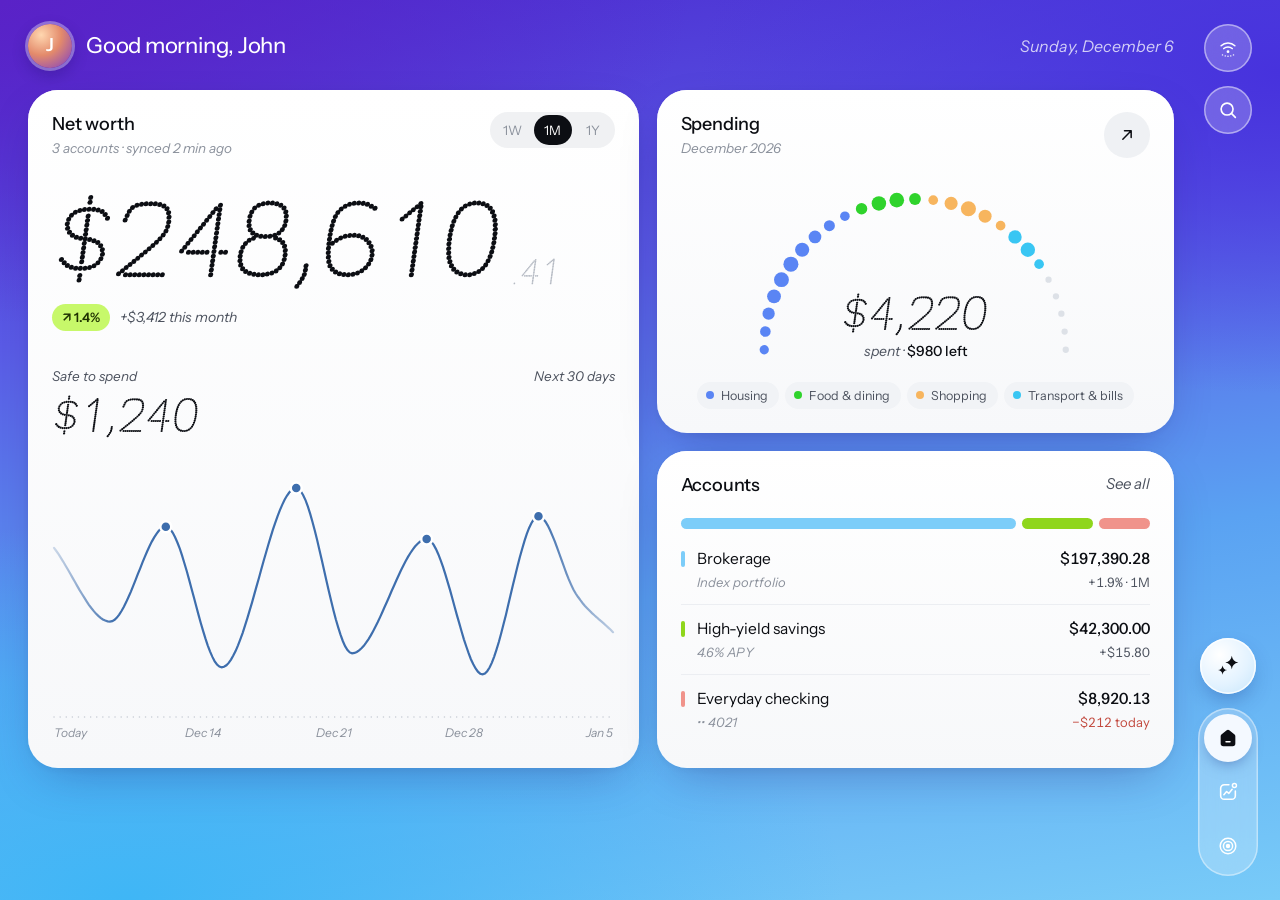
==== index.html @ 05cdb1b0 "Build Fintev responsive AI finance dashboard for GitHub Pages Static HTML/CSS/JS app (no build step)" ====
<!doctype html>
<html lang="en">
<head>
  <meta charset="utf-8">
  <meta name="viewport" content="width=device-width, initial-scale=1, viewport-fit=cover">
  <title>Fintev — Personal AI Finance</title>
  <meta name="description" content="Fintev is a personal AI finance system that tracks your net worth, spending, accounts and goals — and answers money questions over your own data.">
  <meta name="theme-color" content="#4a2bd2">
  <meta property="og:title" content="Fintev — Personal AI Finance">
  <meta property="og:description" content="Track wealth and assets, see what is safe to spend, and plan with an on-device AI.">
  <meta property="og:type" content="website">
  <link rel="icon" href="assets/favicon.svg" type="image/svg+xml">
  <link rel="manifest" href="manifest.webmanifest">
  <link rel="preconnect" href="https://fonts.googleapis.com">
  <link rel="preconnect" href="https://fonts.gstatic.com" crossorigin>
  <link href="https://fonts.googleapis.com/css2?family=Instrument+Sans:ital,wght@0,400..700;1,400..600&display=swap" rel="stylesheet">
  <link rel="stylesheet" href="assets/css/styles.css">
  <script type="module" src="assets/js/app.js"></script>
</head>
<body>
  <a class="skip-link" href="#main">Skip to content</a>

  <svg width="0" height="0" style="position:absolute" aria-hidden="true">
    <defs>
      <symbol id="i-sparkle" viewBox="0 0 24 24"><path d="M15.5 2.5c.5 3.6 2.4 5.6 6 6.2-3.6.6-5.5 2.6-6 6.2-.5-3.6-2.4-5.6-6-6.2 3.6-.6 5.5-2.6 6-6.2Z"/><path d="M7 11.5c.35 2.5 1.7 3.9 4.2 4.3-2.5.4-3.85 1.8-4.2 4.3-.35-2.5-1.7-3.9-4.2-4.3 2.5-.4 3.85-1.8 4.2-4.3Z"/></symbol>
      <symbol id="i-home" viewBox="0 0 24 24"><path d="M10.6 3.6a2.2 2.2 0 0 1 2.8 0l5.8 4.7c.5.4.8 1 .8 1.7V18a3 3 0 0 1-3 3H7a3 3 0 0 1-3-3v-8c0-.7.3-1.3.8-1.7l5.8-4.7Z"/><rect x="9" y="15.2" width="6" height="1.8" rx=".9" fill="var(--icon-cut,#fff)"/></symbol>
      <symbol id="i-chart" viewBox="0 0 24 24"><path fill="none" stroke="currentColor" stroke-width="1.7" stroke-linecap="round" stroke-linejoin="round" d="M13 4H8a4 4 0 0 0-4 4v8a4 4 0 0 0 4 4h8a4 4 0 0 0 4-4v-5"/><path fill="none" stroke="currentColor" stroke-width="1.7" stroke-linecap="round" stroke-linejoin="round" d="m7.5 15 3-3.5 2.5 2 3.5-4.5"/><circle cx="19" cy="5" r="2.2" fill="none" stroke="currentColor" stroke-width="1.6"/></symbol>
      <symbol id="i-target" viewBox="0 0 24 24"><g fill="none" stroke="currentColor" stroke-width="1.6"><circle cx="12" cy="12" r="8.5"/><circle cx="12" cy="12" r="5"/><circle cx="12" cy="12" r="1.6" fill="currentColor"/></g></symbol>
      <symbol id="i-search" viewBox="0 0 24 24"><g fill="none" stroke="currentColor" stroke-width="1.8" stroke-linecap="round"><circle cx="11" cy="11" r="6.5"/><path d="m16 16 4 4"/></g></symbol>
      <symbol id="i-sync" viewBox="0 0 24 24"><g fill="none" stroke="currentColor" stroke-width="1.7" stroke-linecap="round"><path d="M4.5 9.5a11 11 0 0 1 15 0"/><path d="M7.4 12.6a6.8 6.8 0 0 1 9.2 0"/></g><circle cx="12" cy="16" r="1.5" fill="currentColor"/><g fill="currentColor"><circle cx="6" cy="19.5" r=".8"/><circle cx="9" cy="20.6" r=".8"/><circle cx="12" cy="21" r=".8"/><circle cx="15" cy="20.6" r=".8"/><circle cx="18" cy="19.5" r=".8"/></g></symbol>
      <symbol id="i-arrow" viewBox="0 0 24 24"><path fill="none" stroke="currentColor" stroke-width="1.8" stroke-linecap="round" stroke-linejoin="round" d="M7 17 17 7M9 7h8v8"/></symbol>
      <symbol id="i-lock" viewBox="0 0 24 24"><g fill="none" stroke="currentColor" stroke-width="1.8"><rect x="5" y="10.5" width="14" height="10" rx="2.5"/><path d="M8.5 10.5V8a3.5 3.5 0 0 1 7 0v2.5"/></g></symbol>
      <symbol id="i-check" viewBox="0 0 24 24"><path fill="none" stroke="currentColor" stroke-width="2.4" stroke-linecap="round" stroke-linejoin="round" d="m6.5 12.5 3.5 3.5 7.5-8"/></symbol>
      <symbol id="i-chevron" viewBox="0 0 24 24"><path fill="none" stroke="currentColor" stroke-width="1.8" stroke-linecap="round" stroke-linejoin="round" d="m7 10 5 5 5-5"/></symbol>
      <symbol id="i-sliders" viewBox="0 0 24 24"><g fill="none" stroke="currentColor" stroke-width="1.7" stroke-linecap="round"><rect x="4" y="5" width="16" height="6" rx="3"/><rect x="4" y="13" width="16" height="6" rx="3"/><circle cx="8" cy="8" r="1.4" fill="currentColor"/><circle cx="16" cy="16" r="1.4" fill="currentColor"/></g></symbol>
      <symbol id="i-repeat" viewBox="0 0 24 24"><g fill="none" stroke="currentColor" stroke-width="1.7" stroke-linecap="round" stroke-linejoin="round"><path d="M4 11V9a3 3 0 0 1 3-3h11m-3-3 3 3-3 3"/><path d="M20 13v2a3 3 0 0 1-3 3H6m3 3-3-3 3-3"/></g></symbol>
      <symbol id="i-close" viewBox="0 0 24 24"><path fill="none" stroke="currentColor" stroke-width="1.8" stroke-linecap="round" d="m6 6 12 12M18 6 6 18"/></symbol>
    </defs>
  </svg>

  <div class="app">
    <header class="topbar">
      <div class="who">
        <span class="avatar" aria-hidden="true">J</span>
        <p class="greeting" id="greeting">Good morning, John</p>
      </div>
      <p class="today" id="today"></p>
      <div class="topbar-actions">
        <button class="icon-btn glass sync-btn" type="button" aria-label="Sync accounts"><svg><use href="#i-sync"/></svg></button>
        <button class="icon-btn glass search-btn" type="button" aria-label="Search"><svg><use href="#i-search"/></svg></button>
      </div>
    </header>

    <main id="main" class="views" tabindex="-1">
      <!-- HOME -->
      <section class="view view-home" data-view="home" aria-labelledby="h-home">
        <h1 class="sr-only" id="h-home">Overview</h1>

        <article class="card card-networth" aria-labelledby="nw-title">
          <div class="card-head">
            <div>
              <h2 class="card-title" id="nw-title">Net worth</h2>
              <p class="card-sub" id="nw-sub">3 accounts · synced 2 min ago</p>
            </div>
            <div class="segmented" role="radiogroup" aria-label="Change period">
              <button type="button" role="radio" aria-checked="false" data-range="1W">1W</button>
              <button type="button" role="radio" aria-checked="true" data-range="1M">1M</button>
              <button type="button" role="radio" aria-checked="false" data-range="1Y">1Y</button>
            </div>
          </div>
          <div class="nw-amount">
            <span class="dm" id="nw-value"></span><span class="dm dm-cents" id="nw-cents"></span>
          </div>
          <p class="nw-change"><span class="badge-up" id="nw-pct">↗ 1.4%</span> <span id="nw-delta">+$3,412 this month</span></p>

          <div class="sts">
            <div class="sts-head">
              <div>
                <p class="label">Safe to spend</p>
                <p class="dm dm-md" id="sts-value"></p>
              </div>
              <p class="label">Next 30 days</p>
            </div>
            <div class="wave" id="wave" role="img" aria-label="Safe-to-spend forecast for the next 30 days"></div>
          </div>
        </article>

        <article class="card card-spending" aria-labelledby="sp-title">
          <div class="card-head">
            <div>
              <h2 class="card-title" id="sp-title">Spending</h2>
              <p class="card-sub" id="sp-month">November 2026</p>
            </div>
            <a class="round-btn" href="#insights" aria-label="Open spending insights"><svg><use href="#i-arrow"/></svg></a>
          </div>
          <div class="gauge">
            <svg class="gauge-svg" id="gauge" viewBox="0 0 320 172" aria-hidden="true"></svg>
            <div class="gauge-center">
              <p class="dm dm-md" id="sp-value"></p>
              <p class="gauge-sub" id="sp-sub">spent · <strong>$980 left</strong></p>
            </div>
          </div>
          <ul class="legend" id="sp-legend"></ul>
        </article>

        <article class="card card-accounts" aria-labelledby="ac-title">
          <div class="card-head">
            <h2 class="card-title" id="ac-title">Accounts</h2>
            <a class="link-sub" href="#insights">See all</a>
          </div>
          <div class="alloc" id="alloc" role="img"></div>
          <ul class="acct-list" id="acct-list"></ul>
        </article>
      </section>

      <!-- ASK -->
      <section class="view view-ask" data-view="ask" aria-labelledby="h-ask" hidden>
        <div class="chat">
          <div class="chat-head">
            <h1 id="h-ask">Ask Fintev</h1>
            <p><svg class="i-xs"><use href="#i-lock"/></svg> Private · on-device</p>
          </div>
          <div class="chat-log" id="chat-log" aria-live="polite">
            <div class="msg msg-user">Can I afford Lisbon in March without touching my emergency fund?</div>
            <div class="msg-ai" id="first-answer">
              <button class="ai-who" type="button" aria-expanded="true" aria-controls="steps">
                <span class="ai-avatar"><svg><use href="#i-sparkle"/></svg></span>
                <span><strong>Fintev</strong><small>Reasoned over your data · 4s <svg class="i-xs chev"><use href="#i-chevron"/></svg></small></span>
              </button>
              <ol class="steps" id="steps">
                <li data-step="0"><span class="step-ico"></span><span>Read 3 linked accounts</span><b>$248.6k</b></li>
                <li data-step="1"><span class="step-ico"></span><span>Scanned 214 transactions</span><b>Oct – Mar</b></li>
                <li data-step="2"><span class="step-ico"></span><span>Found 2 unused subscriptions</span><b>$41/mo</b></li>
                <li data-step="3"><span class="step-ico"></span><span>Simulated 3 savings plans</span><b>Best $180/mo</b></li>
              </ol>
              <div class="answer" id="answer">
                <p class="answer-lead">Yes. Set aside <span id="ans-amt">$180</span> a month <sup class="fn" tabindex="0" title="Auto-transfer from Everyday checking on the 15th">1</sup> and you’ll reach $2,840 <span id="ans-when">by February</span>. <sup class="fn" tabindex="0" title="Projection assumes no change to income">2</sup></p>
                <p class="answer-note">Your emergency fund stays at 6.2 months of expenses. Part of the $180 comes from two subscriptions you rarely open. <sup class="fn" tabindex="0" title="Streamly ($15.99) and CloudBox Pro ($24.99)">3</sup></p>
              </div>
            </div>
          </div>
          <form class="ask-bar" id="ask-form" autocomplete="off">
            <span class="ask-orb" aria-hidden="true"></span>
            <label class="sr-only" for="ask-input">Ask Fintev anything</label>
            <input id="ask-input" type="text" placeholder="Ask Fintev anything…" enterkeyhint="send">
            <button class="send-btn" type="submit" aria-label="Send"><svg><use href="#i-arrow"/></svg></button>
          </form>
          <div class="chips" id="chips">
            <button type="button">How much did I spend on food?</button>
            <button type="button">What’s my net worth?</button>
            <button type="button">Any subscriptions to cancel?</button>
          </div>
        </div>

        <div class="scenario">
          <div class="scenario-head">
            <p>Scenario</p>
            <h2>Lisbon, March 14</h2>
          </div>
          <div class="scenario-card">
            <div class="ring-wrap">
              <svg class="ring" id="ring" viewBox="0 0 260 260" aria-hidden="true"></svg>
              <div class="ring-center">
                <p>Trip budget</p>
                <p class="dm dm-md" id="trip-budget"></p>
                <p class="ring-sub">$2,180 saved · 77%</p>
              </div>
            </div>
            <p class="plan-status" id="plan-status">On track · reach by Feb 15</p>
            <div class="setaside">
              <div class="setaside-head">
                <label for="setaside">Monthly set-aside</label>
                <span class="dm dm-sm" id="setaside-value"></span>
              </div>
              <div class="ticks-wrap">
                <div class="ticks" id="ticks" aria-hidden="true"></div>
                <input type="range" id="setaside" min="0" max="600" step="10" value="180" aria-describedby="plan-status">
              </div>
              <div class="tick-labels" aria-hidden="true"><span>$0</span><span>$200</span><span>$400</span><span>$600</span></div>
            </div>
          </div>
          <div class="scenario-actions">
            <button class="icon-btn glass" type="button" id="btn-adjust" aria-label="Reset to recommended amount"><svg><use href="#i-sliders"/></svg></button>
            <button class="approve-btn" type="button" id="btn-approve">Approve plan</button>
            <button class="icon-btn glass" type="button" id="btn-repeat" aria-label="Compare another scenario"><svg><use href="#i-repeat"/></svg></button>
          </div>
        </div>
      </section>

      <!-- INSIGHTS -->
      <section class="view view-insights" data-view="insights" aria-labelledby="h-ins" hidden>
        <h1 class="page-title" id="h-ins">Insights</h1>
        <article class="card card-flow" aria-labelledby="cf-title">
          <div class="card-head">
            <div>
              <h2 class="card-title" id="cf-title">Cash flow</h2>
              <p class="card-sub">Last 6 months</p>
            </div>
            <ul class="key">
              <li><i style="background:var(--ink)"></i>Income</li>
              <li><i style="background:var(--cat-1)"></i>Spending</li>
            </ul>
          </div>
          <div class="flow" id="flow"></div>
          <p class="flow-foot">Average saved <strong id="flow-avg"></strong> a month</p>
        </article>
        <article class="card card-cats" aria-labelledby="ct-title">
          <div class="card-head">
            <div>
              <h2 class="card-title" id="ct-title">Where it went</h2>
              <p class="card-sub" id="ct-month">November</p>
            </div>
          </div>
          <ul class="cat-list" id="cat-list"></ul>
        </article>
        <article class="card card-accts-all" aria-labelledby="aa-title">
          <div class="card-head"><h2 class="card-title" id="aa-title">All accounts</h2></div>
          <ul class="acct-list" id="acct-list-2"></ul>
        </article>
        <article class="card card-tx" aria-labelledby="tx-title">
          <div class="card-head">
            <div>
              <h2 class="card-title" id="tx-title">Recent activity</h2>
              <p class="card-sub">Everyday checking</p>
            </div>
          </div>
          <ul class="tx-list" id="tx-list"></ul>
        </article>
      </section>

      <!-- GOALS -->
      <section class="view view-goals" data-view="goals" aria-labelledby="h-goals" hidden>
        <h1 class="page-title" id="h-goals">Goals</h1>
        <div class="goal-grid" id="goal-grid"></div>
      </section>
    </main>

    <nav class="rail" aria-label="Primary">
      <div class="rail-top">
        <button class="icon-btn glass sync-btn" type="button" aria-label="Sync accounts"><svg><use href="#i-sync"/></svg></button>
        <button class="icon-btn glass search-btn" type="button" aria-label="Search (Ctrl K)"><svg><use href="#i-search"/></svg></button>
      </div>
      <div class="rail-bottom">
        <a class="ai-btn" href="#ask" data-nav="ask" aria-label="Ask Fintev"><svg><use href="#i-sparkle"/></svg></a>
        <div class="pill">
          <span class="pill-indicator" aria-hidden="true"></span>
          <a href="#home" data-nav="home" aria-label="Overview"><svg><use href="#i-home"/></svg></a>
          <a href="#insights" data-nav="insights" aria-label="Insights"><svg><use href="#i-chart"/></svg></a>
          <a href="#goals" data-nav="goals" aria-label="Goals"><svg><use href="#i-target"/></svg></a>
        </div>
      </div>
    </nav>
  </div>

  <div class="search" id="search" hidden>
    <div class="search-backdrop" data-close></div>
    <div class="search-panel" role="dialog" aria-modal="true" aria-label="Search">
      <div class="search-field">
        <svg><use href="#i-search"/></svg>
        <input id="search-input" type="search" placeholder="Search accounts, activity, goals…" aria-controls="search-results">
        <button class="icon-btn" type="button" data-close aria-label="Close search"><svg><use href="#i-close"/></svg></button>
      </div>
      <ul class="search-results" id="search-results" role="listbox"></ul>
    </div>
  </div>

  <div class="toast" id="toast" role="status" aria-live="polite"></div>

  <noscript><p class="noscript">Fintev needs JavaScript to display your dashboard.</p></noscript>
</body>
</html>
---- assets/css/styles.css ----
/* =========================================================
   Fintev — Personal AI Finance
   ========================================================= */

:root {
  --font: "Instrument Sans", ui-sans-serif, system-ui, -apple-system, "Segoe UI", Roboto, sans-serif;

  --ink: #0c0e13;
  --ink-2: #4c525e;
  --ink-3: #8b919c;
  --line: #eceef2;
  --track: #dde1e7;
  --card: #ffffff;
  --card-2: #f7f8fa;
  --glass: rgba(255, 255, 255, 0.22);
  --glass-strong: rgba(255, 255, 255, 0.72);
  --glass-line: rgba(255, 255, 255, 0.45);

  --acc-1: #7ccdf9; /* brokerage */
  --acc-2: #8fd61c; /* savings */
  --acc-3: #f0938b; /* checking */
  --cat-1: #5a85f4; /* housing */
  --cat-2: #2fd32c; /* food */
  --cat-3: #f7b55e; /* shopping */
  --cat-4: #39c6f3; /* bills */
  --wave: #3e6ead;
  --lime: #c7f86a;
  --amber: #f7e36b;
  --warn: #ffd2cc;

  --r-card: 30px;
  --r-sm: 16px;
  --shadow: 0 1px 0 rgba(255, 255, 255, 0.8) inset, 0 18px 50px -18px rgba(30, 20, 110, 0.35), 0 2px 8px rgba(30, 30, 90, 0.06);
  --ease: cubic-bezier(0.2, 0.8, 0.2, 1);
  --spring: cubic-bezier(0.25, 1.3, 0.4, 1);

  --gutter: 28px;
  --rail-w: 64px;

  color-scheme: light;
}

*,
*::before,
*::after { box-sizing: border-box; }

html { -webkit-text-size-adjust: 100%; text-size-adjust: 100%; }

body {
  margin: 0;
  min-height: 100vh;
  min-height: 100dvh;
  font-family: var(--font);
  font-size: 15px;
  line-height: 1.4;
  color: var(--ink);
  background: #3b2bc8;
  -webkit-font-smoothing: antialiased;
  overflow-x: hidden;
}

/* Vivid app backdrop: violet top fading into sky blue */
body::before {
  content: "";
  position: fixed;
  inset: 0;
  z-index: -1;
  background:
    radial-gradient(90% 60% at 0% 0%, #5a22c7 0%, rgba(90, 34, 199, 0) 60%),
    radial-gradient(70% 55% at 100% 8%, #4732dd 0%, rgba(71, 50, 221, 0) 65%),
    radial-gradient(80% 60% at 10% 100%, #3fb6f6 0%, rgba(63, 182, 246, 0) 70%),
    linear-gradient(172deg, #4b2bd0 0%, #5a5be6 32%, #5aa2f2 64%, #78cbf8 100%);
}

body[data-view="ask"]::before {
  background:
    radial-gradient(80% 55% at 0% 0%, #6a2bd0 0%, rgba(106, 43, 208, 0) 60%),
    radial-gradient(70% 60% at 100% 30%, #c35bd8 0%, rgba(195, 91, 216, 0) 60%),
    radial-gradient(90% 60% at 0% 100%, #2fc1e8 0%, rgba(47, 193, 232, 0) 70%),
    linear-gradient(172deg, #4b2bd0 0%, #5a5be6 30%, #4b9be8 65%, #63c8ec 100%);
}

button, input { font: inherit; color: inherit; }
button { cursor: pointer; }
a { color: inherit; }
p, h1, h2, h3, ul, ol { margin: 0; }
ul, ol { padding: 0; list-style: none; }
svg { display: block; }
[hidden] { display: none !important; }

.sr-only {
  position: absolute !important;
  width: 1px; height: 1px;
  margin: -1px; padding: 0; overflow: hidden;
  clip: rect(0 0 0 0); white-space: nowrap; border: 0;
}

.skip-link {
  position: fixed; top: 10px; left: 10px; z-index: 100;
  padding: 10px 16px; border-radius: 999px;
  background: #fff; color: var(--ink); font-weight: 600; text-decoration: none;
  transform: translateY(-150%); transition: transform 0.2s var(--ease);
}
.skip-link:focus { transform: none; }

:focus-visible { outline: 2.5px solid #fff; outline-offset: 3px; border-radius: 12px; }
.card :focus-visible { outline-color: var(--cat-1); }

/* ---------- dot-matrix numerals ---------- */
.dm { display: inline-flex; align-items: flex-end; line-height: 0; color: var(--ink); }
.dm-svg { overflow: visible; }
.dm-svg.is-animated circle { animation: dot-in 0.5s var(--spring) both; transform-box: fill-box; transform-origin: center; }
@keyframes dot-in { from { opacity: 0; transform: scale(0.1); } }
.dm-md { font-size: 32px; }
.dm-sm { font-size: 22px; }

/* ---------- layout shell ---------- */
.app {
  max-width: 1500px;
  margin: 0 auto;
  min-height: 100vh;
  min-height: 100dvh;
  display: grid;
  grid-template-columns: minmax(0, 1fr) var(--rail-w);
  grid-template-rows: auto 1fr;
  column-gap: 22px;
  row-gap: 18px;
  padding: max(20px, env(safe-area-inset-top)) max(20px, env(safe-area-inset-right)) 24px max(var(--gutter), env(safe-area-inset-left));
}

.topbar {
  grid-column: 1; grid-row: 1;
  display: flex; align-items: center; justify-content: space-between; gap: 16px;
  color: #fff; min-height: 52px;
}
.who { display: flex; align-items: center; gap: 14px; min-width: 0; }
.avatar {
  width: 44px; height: 44px; flex: none;
  display: grid; place-items: center;
  border-radius: 50%;
  font-weight: 600; font-size: 18px; color: #fff;
  background: radial-gradient(circle at 30% 25%, #ffd7b0, #e38a6b 45%, #7b3cc9 100%);
  box-shadow: 0 0 0 3px rgba(255, 255, 255, 0.35), 0 6px 16px rgba(20, 10, 80, 0.3);
}
.greeting { font-size: clamp(18px, 2vw, 22px); font-weight: 450; letter-spacing: -0.01em; white-space: nowrap; overflow: hidden; text-overflow: ellipsis; }
.today { font-style: italic; opacity: 0.75; font-size: 16px; white-space: nowrap; }
.topbar-actions { display: none; gap: 10px; }

.views { grid-column: 1; grid-row: 2; min-width: 0; outline: none; }
.view { animation: view-in 0.45s var(--ease) both; }
@keyframes view-in { from { opacity: 0; transform: translateY(10px); } }

/* ---------- rail / nav ---------- */
.rail {
  grid-column: 2; grid-row: 1 / span 2;
  position: sticky; top: 20px;
  height: calc(100vh - 44px);
  height: calc(100dvh - 44px);
  display: flex; flex-direction: column; justify-content: space-between; align-items: center;
  padding-top: 4px;
}
.rail-top, .rail-bottom { display: flex; flex-direction: column; align-items: center; gap: 14px; }

.icon-btn {
  width: 48px; height: 48px; flex: none;
  display: grid; place-items: center;
  border: 0; border-radius: 50%;
  background: transparent; color: #fff;
  transition: transform 0.2s var(--ease), background 0.2s;
}
.icon-btn svg { width: 22px; height: 22px; }
.icon-btn.glass {
  background: var(--glass);
  box-shadow: inset 0 0 0 1.5px var(--glass-line);
  -webkit-backdrop-filter: blur(14px); backdrop-filter: blur(14px);
}
.icon-btn:hover { background: rgba(255, 255, 255, 0.32); }
.icon-btn:active { transform: scale(0.92); }
.sync-btn.is-syncing svg { animation: pulse 0.9s ease-in-out infinite; }
@keyframes pulse { 50% { opacity: 0.35; transform: scale(0.88); } }

.ai-btn {
  width: 56px; height: 56px;
  display: grid; place-items: center;
  border-radius: 50%;
  color: var(--ink);
  background: radial-gradient(circle at 35% 30%, #fff 0%, #e4f3ff 55%, #c5e5fb 100%);
  box-shadow: 0 10px 24px -8px rgba(20, 40, 120, 0.45), inset 0 0 0 1.5px rgba(255, 255, 255, 0.8);
  transition: transform 0.3s var(--spring);
}
.ai-btn svg { width: 26px; height: 26px; fill: currentColor; }
.ai-btn:hover { transform: scale(1.06) rotate(-8deg); }
.ai-btn[aria-current="page"] { background: radial-gradient(circle at 35% 30%, #fff, #f2e9ff 55%, #dcc9ff); }

.pill {
  position: relative;
  display: flex; flex-direction: column; gap: 6px;
  padding: 6px;
  border-radius: 999px;
  background: rgba(255, 255, 255, 0.24);
  box-shadow: inset 0 0 0 1.5px rgba(255, 255, 255, 0.4);
  -webkit-backdrop-filter: blur(16px); backdrop-filter: blur(16px);
}
.pill a {
  position: relative; z-index: 1;
  width: 48px; height: 48px;
  display: grid; place-items: center;
  border-radius: 50%;
  color: #fff;
  --icon-cut: rgba(90, 120, 230, 0.9);
  transition: color 0.25s;
}
.pill a svg { width: 22px; height: 22px; fill: currentColor; }
.pill a[aria-current="page"] { color: var(--ink); --icon-cut: #fff; }
.pill a:not([aria-current]):hover { background: rgba(255, 255, 255, 0.16); }
.pill-indicator {
  position: absolute; left: 0; top: 0;
  width: 48px; height: 48px;
  border-radius: 50%;
  background: #f4f9ff;
  box-shadow: 0 6px 16px -6px rgba(20, 40, 120, 0.5);
  transform: translate(var(--x, 6px), var(--y, 6px));
  transition: transform 0.45s var(--spring), opacity 0.2s;
}
.pill a svg[aria-hidden], .pill a svg { pointer-events: none; }

/* ---------- cards ---------- */
.card {
  position: relative;
  background: linear-gradient(180deg, var(--card) 0%, var(--card-2) 100%);
  border-radius: var(--r-card);
  padding: 22px 24px 24px;
  box-shadow: var(--shadow);
  min-width: 0;
}
.card-head { display: flex; align-items: flex-start; justify-content: space-between; gap: 12px; }
.card-title { font-size: 18px; font-weight: 500; letter-spacing: -0.01em; }
.card-sub { margin-top: 2px; font-size: 13.5px; font-style: italic; color: var(--ink-3); }
.label { font-size: 13.5px; font-style: italic; color: var(--ink-2); }
.link-sub { font-style: italic; color: var(--ink-2); text-decoration: none; font-size: 15px; }
.link-sub:hover { color: var(--ink); text-decoration: underline; text-underline-offset: 3px; }

.round-btn {
  width: 46px; height: 46px; flex: none;
  display: grid; place-items: center;
  border-radius: 50%;
  background: #eff1f4; color: var(--ink);
  transition: transform 0.25s var(--spring), background 0.2s;
}
.round-btn svg { width: 20px; height: 20px; }
.round-btn:hover { background: #e4e7ec; transform: rotate(45deg); }

.segmented {
  display: inline-flex; padding: 3px; gap: 2px;
  border-radius: 999px; background: #f0f1f3;
}
.segmented button {
  border: 0; background: transparent;
  min-width: 38px; height: 30px; padding: 0 10px;
  border-radius: 999px; font-size: 13px; color: var(--ink-3);
  transition: background 0.25s var(--ease), color 0.2s;
}
.segmented button:hover { color: var(--ink); }
.segmented button[aria-checked="true"] { background: var(--ink); color: #fff; }

/* ---------- home grid ---------- */
.view-home {
  display: grid;
  grid-template-columns: minmax(0, 1.18fr) minmax(0, 1fr);
  grid-template-areas: "nw spend" "nw acc";
  gap: 18px;
}
.card-networth { grid-area: nw; display: flex; flex-direction: column; }
.card-spending { grid-area: spend; }
.card-accounts { grid-area: acc; }

.nw-amount {
  margin-top: clamp(20px, 4vh, 44px);
  display: flex; align-items: flex-end; gap: 0.08em;
  font-size: clamp(40px, 5.6vw, 82px);
  max-width: 100%;
}
.nw-amount .dm-cents { font-size: 0.34em; color: #b5bac3; margin-bottom: 0.05em; }
.nw-change { margin-top: 14px; display: flex; align-items: center; gap: 10px; font-size: 14px; font-style: italic; color: var(--ink-2); }
.badge-up {
  display: inline-flex; align-items: center;
  padding: 4px 10px; border-radius: 999px;
  background: var(--lime); color: #1f3100;
  font-style: normal; font-weight: 600; font-size: 13px;
}

.sts { margin-top: clamp(22px, 4vh, 44px); display: flex; flex-direction: column; flex: 1; min-height: 240px; }
.sts-head { display: flex; justify-content: space-between; align-items: flex-start; }
.sts-head .dm { margin-top: 10px; }
.wave { position: relative; flex: 1; min-height: 170px; margin: 10px -6px 0; touch-action: pan-y; }
.wave svg { position: absolute; inset: 0; cursor: crosshair; overflow: visible; }
.wave-line { fill: none; stroke-width: 2.2; stroke-linecap: round; animation: draw 1.4s var(--ease) both; stroke-dasharray: 1; }
@keyframes draw { from { stroke-dashoffset: 1; } to { stroke-dashoffset: 0; } }
.wave-peak { fill: var(--wave); stroke: #fff; stroke-width: 2.5; animation: pop 0.5s var(--spring) both; animation-delay: 0.9s; transform-box: fill-box; transform-origin: center; }
@keyframes pop { from { transform: scale(0); } }
.wave-base { stroke: #c9ced6; stroke-width: 1.5; stroke-dasharray: 0.1 6; stroke-linecap: round; }
.wave-tick { font-size: 12px; fill: var(--ink-3); font-style: italic; }
.wave-cursor { transition: opacity 0.15s; pointer-events: none; }
.wave-cursor line { stroke: var(--wave); stroke-opacity: 0.25; stroke-width: 1.5; }
.wave-cursor circle { fill: #fff; stroke: var(--wave); stroke-width: 2.5; }
.wave-tip {
  position: absolute; left: 0; top: 0; pointer-events: none;
  padding: 6px 10px; border-radius: 10px;
  background: var(--ink); color: #fff; font-size: 12.5px; white-space: nowrap;
  box-shadow: 0 8px 20px rgba(0, 0, 0, 0.18);
}
.wave-tip b { font-weight: 600; }

/* spending gauge */
.gauge { position: relative; margin: 14px auto 0; max-width: 360px; }
.gauge-svg { width: 100%; height: auto; overflow: visible; }
.gauge-svg circle { transition: opacity 0.25s, transform 0.3s var(--spring); transform-box: fill-box; transform-origin: center; animation: pop 0.45s var(--spring) both; animation-delay: calc(var(--i) * 22ms); }
.gauge-svg circle[data-cat] { cursor: pointer; }
.gauge-svg circle.is-dim { opacity: 0.18; }
.gauge-center { position: absolute; left: 0; right: 0; bottom: 4px; text-align: center; display: flex; flex-direction: column; align-items: center; gap: 6px; }
.gauge-sub { font-size: 14px; color: var(--ink-2); font-style: italic; }
.gauge-sub strong { font-style: normal; font-weight: 500; color: var(--ink); }
.legend { margin-top: 16px; display: flex; flex-wrap: wrap; justify-content: center; gap: 6px; }
.legend button {
  display: inline-flex; align-items: center; gap: 7px;
  border: 0; background: #f1f3f6; border-radius: 999px;
  padding: 5px 11px 5px 9px; font-size: 12.5px; color: var(--ink-2);
  transition: background 0.2s, color 0.2s;
}
.legend i { width: 8px; height: 8px; border-radius: 50%; }
.legend li.is-active button, .legend button:hover { background: var(--ink); color: #fff; }

/* accounts */
.alloc { display: flex; gap: 6px; margin: 20px 0 6px; height: 11px; }
.alloc span { border-radius: 999px; transform-origin: left; animation: grow 0.8s var(--ease) both; }
.alloc span:nth-child(2) { animation-delay: 0.1s; }
.alloc span:nth-child(3) { animation-delay: 0.2s; }
@keyframes grow { from { transform: scaleX(0); } }

.acct-list { display: flex; flex-direction: column; }
.acct { display: grid; grid-template-columns: 4px 1fr auto; gap: 12px; align-items: start; padding: 13px 0; }
.acct + .acct { border-top: 1px solid var(--line); }
.acct-tick { width: 4px; height: 16px; border-radius: 4px; margin-top: 3px; }
.acct p { font-size: 15.5px; }
.acct small { display: block; margin-top: 3px; font-size: 13px; font-style: italic; color: var(--ink-3); }
.acct-val { text-align: right; font-variant-numeric: tabular-nums; }
.acct-val p { font-weight: 500; }
.acct-val small { font-style: normal; color: var(--ink-2); }
.acct-val small.is-down { color: #c2493e; }

/* ---------- ask ---------- */
.view-ask {
  display: grid;
  grid-template-columns: minmax(0, 1.1fr) minmax(320px, 0.9fr);
  gap: 22px;
  color: #fff;
  align-items: start;
}
.chat {
  display: flex; flex-direction: column;
  min-height: min(760px, calc(100dvh - 120px));
  padding: 22px;
  border-radius: var(--r-card);
  background: linear-gradient(160deg, rgba(40, 20, 120, 0.28), rgba(20, 60, 140, 0.18));
  box-shadow: inset 0 0 0 1.5px rgba(255, 255, 255, 0.18);
  -webkit-backdrop-filter: blur(18px); backdrop-filter: blur(18px);
}
.chat-head { text-align: center; }
.chat-head h1 { font-size: 18px; font-weight: 500; }
.chat-head p { margin-top: 2px; display: inline-flex; align-items: center; gap: 5px; font-size: 13px; opacity: 0.75; }
.i-xs { width: 13px; height: 13px; display: inline-block; vertical-align: -2px; }

.chat-log { flex: 1; overflow-y: auto; display: flex; flex-direction: column; gap: 18px; padding: 22px 2px 10px; max-height: calc(100dvh - 320px); min-height: 280px; scrollbar-width: thin; scrollbar-color: rgba(255,255,255,.3) transparent; }
.msg-user {
  align-self: flex-end; max-width: 78%;
  padding: 13px 18px; border-radius: 22px 22px 6px 22px;
  background: rgba(30, 40, 120, 0.42);
  box-shadow: inset 0 0 0 1px rgba(255, 255, 255, 0.14);
  font-size: 15.5px; line-height: 1.35;
  animation: view-in 0.35s var(--ease) both;
}
.msg-ai { display: flex; flex-direction: column; gap: 14px; animation: view-in 0.35s var(--ease) both; }
.ai-who {
  display: flex; align-items: center; gap: 12px; align-self: flex-start;
  border: 0; background: none; padding: 0; text-align: left; color: #fff;
}
.ai-who strong { display: block; font-weight: 500; font-size: 15px; }
.ai-who small { display: inline-flex; align-items: center; gap: 4px; font-size: 13px; opacity: 0.75; }
.ai-who .chev { transition: transform 0.25s var(--ease); }
.ai-who[aria-expanded="false"] .chev { transform: rotate(-90deg); }
.ai-avatar {
  width: 42px; height: 42px; flex: none;
  display: grid; place-items: center; border-radius: 50%;
  background: rgba(255, 255, 255, 0.18); box-shadow: inset 0 0 0 1px rgba(255, 255, 255, 0.3);
}
.ai-avatar svg { width: 20px; height: 20px; fill: #fff; }

.steps {
  display: flex; flex-direction: column; gap: 4px;
  padding: 12px 16px; border-radius: 22px;
  background: rgba(25, 30, 90, 0.38);
  box-shadow: inset 0 0 0 1px rgba(255, 255, 255, 0.12);
}
.steps li {
  display: grid; grid-template-columns: 20px 1fr auto; align-items: center; gap: 12px;
  padding: 8px 0; font-size: 14.5px;
  opacity: 0.45; transition: opacity 0.3s;
}
.steps li b { font-weight: 500; font-variant-numeric: tabular-nums; opacity: 0; transition: opacity 0.3s; }
.steps li.is-running, .steps li.is-done { opacity: 1; }
.steps li.is-done b { opacity: 1; }
.step-ico { width: 18px; height: 18px; border-radius: 50%; box-shadow: inset 0 0 0 1.5px rgba(255, 255, 255, 0.5); position: relative; }
.is-running .step-ico { box-shadow: none; border: 2px dotted rgba(255, 255, 255, 0.9); animation: spin 1s linear infinite; }
.is-done .step-ico { background: #fff; box-shadow: none; }
.is-done .step-ico::after {
  content: ""; position: absolute; inset: 4px 3.5px 4.5px;
  border: solid #2f3ea8; border-width: 0 0 2px 2px; transform: rotate(-45deg) translate(1px, -1px);
}
@keyframes spin { to { transform: rotate(360deg); } }

.answer { opacity: 0; transform: translateY(6px); transition: opacity 0.5s var(--ease), transform 0.5s var(--ease); }
.answer.is-in { opacity: 1; transform: none; }
.answer-lead { font-size: clamp(17px, 1.6vw, 20px); line-height: 1.4; font-weight: 450; letter-spacing: -0.01em; }
.answer-note { margin-top: 10px; font-size: 14px; opacity: 0.85; line-height: 1.5; }
.fn {
  display: inline-grid; place-items: center;
  width: 17px; height: 17px; border-radius: 50%;
  background: rgba(255, 255, 255, 0.22); font-size: 10.5px; font-weight: 600;
  vertical-align: 3px; cursor: help;
}
.msg-ai-simple .answer-lead { font-size: 16px; }
.typing { display: flex; gap: 5px; padding: 6px 0; }
.typing span { width: 7px; height: 7px; border-radius: 50%; background: #fff; animation: blink 1s infinite; }
.typing span:nth-child(2) { animation-delay: 0.15s; }
.typing span:nth-child(3) { animation-delay: 0.3s; }
@keyframes blink { 50% { opacity: 0.25; transform: translateY(-2px); } }

.ask-bar {
  margin-top: 12px;
  display: flex; align-items: center; gap: 10px;
  padding: 6px 6px 6px 10px; border-radius: 999px;
  background: rgba(20, 30, 90, 0.35);
  box-shadow: inset 0 0 0 1.5px rgba(255, 255, 255, 0.22);
}
.ask-bar:focus-within { box-shadow: inset 0 0 0 1.5px rgba(255, 255, 255, 0.7); }
.ask-orb {
  width: 34px; height: 34px; flex: none; border-radius: 50%;
  background: radial-gradient(circle, #fff 1.3px, transparent 1.6px) 0 0 / 6px 6px;
  -webkit-mask: radial-gradient(circle, #000 55%, transparent 72%); mask: radial-gradient(circle, #000 55%, transparent 72%);
  opacity: 0.9; animation: spin 14s linear infinite;
}
.ask-bar input { flex: 1; min-width: 0; border: 0; background: none; outline: none; font-size: 15px; color: #fff; }
.ask-bar input::placeholder { color: rgba(255, 255, 255, 0.7); }
.send-btn {
  width: 44px; height: 44px; flex: none; border: 0; border-radius: 50%;
  display: grid; place-items: center; background: #fff; color: var(--ink);
  transition: transform 0.25s var(--spring);
}
.send-btn svg { width: 20px; height: 20px; }
.send-btn:hover { transform: rotate(45deg); }
.chips { display: flex; flex-wrap: wrap; gap: 8px; margin-top: 12px; }
.chips button {
  border: 0; border-radius: 999px; padding: 7px 13px; font-size: 13px;
  background: rgba(255, 255, 255, 0.16); box-shadow: inset 0 0 0 1px rgba(255, 255, 255, 0.25);
  transition: background 0.2s;
}
.chips button:hover { background: rgba(255, 255, 255, 0.3); }

.scenario { display: flex; flex-direction: column; gap: 14px; }
.scenario-head p { font-size: 14px; opacity: 0.8; }
.scenario-head h2 { font-size: 22px; font-weight: 500; letter-spacing: -0.01em; }
.scenario-card {
  position: relative; overflow: hidden;
  border-radius: 34px; padding: 22px 22px 20px;
  background:
    radial-gradient(90% 60% at 50% 0%, rgba(120, 70, 220, 0.9), rgba(120, 70, 220, 0) 70%),
    radial-gradient(90% 70% at 50% 100%, rgba(240, 110, 200, 0.95), rgba(240, 110, 200, 0) 75%),
    linear-gradient(180deg, #6b4fd6 0%, #a65fd6 55%, #ee7cc6 100%);
  box-shadow: inset 0 0 0 1.5px rgba(255, 255, 255, 0.35), 0 30px 60px -30px rgba(80, 20, 120, 0.6);
}
.scenario-card::before {
  content: ""; position: absolute; inset: 0; pointer-events: none;
  background: linear-gradient(180deg, rgba(255, 255, 255, 0.18), rgba(255, 255, 255, 0) 40%);
}
.ring-wrap { position: relative; width: min(100%, 300px); margin: 0 auto; aspect-ratio: 1; }
.ring { width: 100%; height: 100%; overflow: visible; }
.ring-track { fill: none; stroke: rgba(255, 255, 255, 0.55); stroke-width: 2; stroke-dasharray: 0.1 6; stroke-linecap: round; }
.ring-solid { fill: none; stroke: #fff; stroke-width: 2.6; stroke-linecap: round; }
.ring-proj { fill: none; stroke: var(--amber); stroke-width: 3; stroke-linecap: round; opacity: 0.95; }
.ring-arrow { fill: none; stroke: #fff; stroke-width: 2.4; stroke-linecap: round; stroke-linejoin: round; }
.ring-start { fill: #fff; stroke: rgba(120, 60, 200, 0.6); stroke-width: 3; }
.ring-mark { fill: #fff; }
.ring-label { fill: #fff; font-size: 12.5px; font-style: italic; opacity: 0.9; }
.ring-center { position: absolute; inset: 0; display: flex; flex-direction: column; align-items: center; justify-content: center; gap: 6px; text-align: center; }
.ring-center p:first-child { font-size: 14px; opacity: 0.85; }
.ring-center .dm { color: #fff; font-size: 34px; }
.ring-sub { font-size: 13px; opacity: 0.85; }
.plan-status {
  margin: 4px auto 0; width: fit-content;
  padding: 6px 12px; border-radius: 999px;
  background: rgba(255, 255, 255, 0.2); font-size: 13px; font-weight: 500;
}
.plan-status.is-warn { background: rgba(80, 10, 40, 0.35); color: var(--warn); }

.setaside { margin-top: 18px; padding: 16px 16px 12px; border-radius: 22px; background: rgba(255, 255, 255, 0.14); box-shadow: inset 0 0 0 1px rgba(255, 255, 255, 0.25); }
.setaside-head { display: flex; justify-content: space-between; align-items: center; }
.setaside-head label { font-size: 14px; }
.setaside-head .dm { color: #fff; }
.ticks-wrap { position: relative; margin-top: 14px; height: 30px; border-radius: 8px; }
.ticks-wrap:focus-within { outline: 2.5px solid #fff; outline-offset: 4px; }
.ticks { position: absolute; inset: 0; display: flex; justify-content: space-between; align-items: flex-end; }
.ticks i { width: 2px; height: 14px; border-radius: 2px; background: rgba(255, 255, 255, 0.55); transition: background 0.15s, height 0.15s; }
.ticks i.is-major { height: 22px; }
.ticks i.is-on { background: var(--amber); }
.tick-thumb {
  position: absolute; top: -6px; left: var(--val, 30%);
  width: 12px; height: 12px; margin-left: -6px; border-radius: 50%;
  background: var(--amber); box-shadow: 0 0 0 3px rgba(247, 227, 107, 0.35);
  transition: left 0.08s;
}
.ticks-wrap input {
  position: absolute; inset: -8px 0; width: 100%; height: calc(100% + 16px);
  margin: 0; opacity: 0; cursor: pointer; touch-action: none;
}
.tick-labels { display: flex; justify-content: space-between; margin-top: 8px; font-size: 12px; opacity: 0.8; }

.scenario-actions { display: flex; align-items: center; gap: 12px; }
.approve-btn {
  flex: 1; height: 56px; border: 0; border-radius: 999px;
  background: #fff; color: var(--ink); font-size: 17px; font-weight: 500;
  box-shadow: 0 14px 30px -14px rgba(20, 10, 80, 0.6);
  transition: transform 0.25s var(--spring), background 0.2s;
}
.approve-btn:hover { transform: translateY(-1px); }
.approve-btn:active { transform: scale(0.98); }
.approve-btn.is-done { background: var(--lime); }
.scenario-actions .icon-btn { width: 56px; height: 56px; }

/* ---------- insights ---------- */
.page-title { color: #fff; font-size: 26px; font-weight: 500; letter-spacing: -0.01em; margin: 0 0 4px 4px; }
.view-insights {
  display: grid;
  grid-template-columns: minmax(0, 1.2fr) minmax(0, 1fr);
  grid-template-areas: "title title" "flow cats" "tx accts";
  gap: 18px; align-items: start;
}
.view-insights .page-title { grid-area: title; }
.card-flow { grid-area: flow; }
.card-cats { grid-area: cats; }
.card-tx { grid-area: tx; }
.card-accts-all { grid-area: accts; }
.key { display: flex; gap: 14px; font-size: 13px; color: var(--ink-2); }
.key li { display: flex; align-items: center; gap: 6px; }
.key i { width: 8px; height: 8px; border-radius: 50%; }
.flow { margin-top: 18px; }
.flow svg { width: 100%; height: auto; }
.flow circle { animation: pop 0.4s var(--spring) both; animation-delay: calc(var(--k) * 18ms); transform-box: fill-box; transform-origin: center; }
.flow .in { fill: var(--ink); }
.flow .out { fill: var(--cat-1); }
.flow-col:not(.is-current) circle { opacity: 0.5; }
.flow-col:hover circle { opacity: 1; }
.flow text { font-size: 13px; fill: var(--ink-3); font-family: var(--font); font-style: italic; }
.flow-col.is-current text { fill: var(--ink); font-weight: 600; font-style: normal; }
.flow-foot { margin-top: 10px; font-size: 14px; color: var(--ink-2); }
.flow-foot strong { color: var(--ink); font-weight: 600; }

.cat-list { margin-top: 18px; display: flex; flex-direction: column; gap: 16px; }
.cat-row { display: flex; justify-content: space-between; align-items: center; font-size: 15px; }
.cat-row span:first-child { display: inline-flex; align-items: center; gap: 8px; }
.cat-row i { width: 8px; height: 8px; border-radius: 50%; }
.cat-row small, .cat-total small { color: var(--ink-3); font-size: 12.5px; margin-left: 4px; }
.bar { margin-top: 8px; height: 8px; border-radius: 999px; background: #eef0f3; overflow: hidden; }
.bar span { display: block; height: 100%; border-radius: inherit; transform-origin: left; animation: grow 0.8s var(--ease) both; }
.cat-total { display: flex; justify-content: space-between; padding-top: 14px; border-top: 1px solid var(--line); font-weight: 500; }

.tx-list { margin-top: 10px; }
.tx { display: grid; grid-template-columns: 38px 1fr auto; gap: 12px; align-items: center; padding: 11px 0; }
.tx + .tx { border-top: 1px solid var(--line); }
.tx-ico {
  width: 38px; height: 38px; border-radius: 50%;
  display: grid; place-items: center; font-weight: 600; font-size: 14px;
  color: var(--ink); background: color-mix(in srgb, var(--c) 28%, #fff);
}
.tx-name { min-width: 0; }
.tx-name p { white-space: nowrap; overflow: hidden; text-overflow: ellipsis; }
.tx-name small { font-size: 12.5px; color: var(--ink-3); font-style: italic; }
.tx-name em { color: #b4561f; font-style: normal; }
.tx-amt { font-variant-numeric: tabular-nums; font-weight: 500; }
.tx-amt.is-in { color: #3d8a0a; }

/* ---------- goals ---------- */
.goal-grid { display: grid; grid-template-columns: repeat(auto-fill, minmax(min(100%, 300px), 1fr)); gap: 18px; margin-top: 12px; }
.goal { display: flex; align-items: center; gap: 20px; }
.goal-ring { position: relative; width: 112px; flex: none; }
.goal-ring svg { width: 100%; height: auto; }
.goal-pct { position: absolute; inset: 0; display: flex; align-items: center; justify-content: center; font-size: 20px; }
.goal-body { min-width: 0; }
.goal-amt { margin-top: 10px; font-size: 14px; color: var(--ink-2); }
.goal-amt strong { color: var(--ink); font-weight: 600; }
.goal-actions { margin-top: 12px; display: flex; flex-wrap: wrap; gap: 8px; }
.chip-btn {
  display: inline-flex; align-items: center; height: 32px; padding: 0 13px;
  border: 0; border-radius: 999px; background: var(--ink); color: #fff;
  font-size: 13px; font-weight: 500; text-decoration: none;
  transition: transform 0.2s var(--spring);
}
.chip-btn:hover { transform: translateY(-1px); }
.chip-btn.ghost { background: #eef0f3; color: var(--ink); }

/* ---------- search overlay ---------- */
.search { position: fixed; inset: 0; z-index: 50; display: grid; justify-items: center; align-items: start; padding: 12vh 16px 16px; }
.search-backdrop { position: absolute; inset: 0; background: rgba(20, 12, 70, 0.4); -webkit-backdrop-filter: blur(8px); backdrop-filter: blur(8px); opacity: 0; transition: opacity 0.25s; }
.search-panel {
  position: relative; width: min(560px, 100%);
  background: #fff; border-radius: 26px; overflow: hidden;
  box-shadow: 0 30px 80px -20px rgba(10, 10, 60, 0.5);
  opacity: 0; transform: translateY(-8px) scale(0.98); transition: opacity 0.25s var(--ease), transform 0.3s var(--ease);
}
.search.is-open .search-backdrop, .search.is-open .search-panel { opacity: 1; transform: none; }
.search-field { display: flex; align-items: center; gap: 10px; padding: 8px 8px 8px 18px; border-bottom: 1px solid var(--line); }
.search-field > svg { width: 20px; height: 20px; color: var(--ink-3); flex: none; }
.search-field input { flex: 1; min-width: 0; height: 48px; border: 0; outline: none; font-size: 16px; background: none; }
.search-field .icon-btn { color: var(--ink-2); width: 40px; height: 40px; }
.search-field .icon-btn:hover { background: #f0f1f3; }
.search-results { max-height: min(56vh, 460px); overflow-y: auto; padding: 8px; }
.search-results a {
  display: flex; justify-content: space-between; align-items: center; gap: 12px;
  padding: 10px 12px; border-radius: 14px; text-decoration: none;
}
.search-results a:hover, .search-results a:focus-visible { background: #f2f4f7; outline: none; }
.search-results b { display: block; font-weight: 500; }
.search-results small { font-size: 12.5px; color: var(--ink-3); font-style: italic; }
.search-results em { font-style: normal; font-variant-numeric: tabular-nums; color: var(--ink-2); font-size: 14px; white-space: nowrap; }
.search-results .empty { padding: 18px 12px; color: var(--ink-3); }

/* ---------- toast ---------- */
.toast {
  position: fixed; left: 50%; bottom: 28px; z-index: 60;
  max-width: calc(100vw - 32px);
  padding: 12px 18px; border-radius: 999px;
  background: var(--ink); color: #fff; font-size: 14px;
  box-shadow: 0 16px 40px -10px rgba(0, 0, 0, 0.4);
  transform: translate(-50%, 140%); opacity: 0;
  transition: transform 0.4s var(--spring), opacity 0.25s;
  pointer-events: none;
}
.toast.is-on { transform: translate(-50%, 0); opacity: 1; }
.noscript { color: #fff; text-align: center; padding: 40px; }

/* =========================================================
   Responsive
   ========================================================= */

/* Large tablets / small laptops */
@media (max-width: 1100px) {
  .view-home {
    grid-template-columns: minmax(0, 1fr) minmax(0, 1fr);
    grid-template-areas: "nw nw" "spend acc";
  }
  .sts { min-height: 260px; }
  .view-insights { grid-template-columns: minmax(0, 1fr); grid-template-areas: "title" "flow" "cats" "accts" "tx"; }
  .view-ask { grid-template-columns: minmax(0, 1fr) minmax(300px, 0.85fr); }
}

/* Phones & portrait tablets: bottom navigation */
@media (max-width: 760px) {
  :root { --r-card: 26px; }
  .app {
    grid-template-columns: minmax(0, 1fr);
    padding: max(14px, env(safe-area-inset-top)) max(14px, env(safe-area-inset-right)) calc(112px + env(safe-area-inset-bottom)) max(14px, env(safe-area-inset-left));
    row-gap: 14px;
  }
  .topbar { flex-wrap: wrap; row-gap: 2px; }
  .who { flex: 1; }
  .avatar { width: 40px; height: 40px; }
  .today { order: 3; width: 100%; font-size: 13.5px; padding-left: 54px; margin-top: -10px; }
  .topbar-actions { display: flex; }
  .topbar-actions .icon-btn { width: 42px; height: 42px; }

  .rail {
    position: fixed; z-index: 40;
    left: 50%; bottom: calc(14px + env(safe-area-inset-bottom)); top: auto;
    height: auto; padding: 0;
    transform: translateX(-50%);
  }
  .rail-top { display: none; }
  .rail-bottom { flex-direction: row; gap: 10px; }
  .pill { flex-direction: row; background: rgba(40, 40, 120, 0.55); box-shadow: inset 0 0 0 1.5px rgba(255,255,255,.35), 0 12px 30px -10px rgba(20, 20, 90, 0.55); -webkit-backdrop-filter: blur(20px) saturate(1.4); backdrop-filter: blur(20px) saturate(1.4); }
  .ai-btn { width: 60px; height: 60px; }

  .view-home { grid-template-columns: minmax(0, 1fr); grid-template-areas: "nw" "spend" "acc"; gap: 14px; }
  .card { padding: 18px 18px 20px; }
  .nw-amount { font-size: clamp(34px, 11.5vw, 60px); margin-top: 22px; }
  .sts { min-height: 220px; margin-top: 26px; }
  .dm-md { font-size: 28px; }

  .view-ask { grid-template-columns: minmax(0, 1fr); gap: 18px; }
  .chat { min-height: 0; padding: 16px; }
  .chat-log { max-height: none; overflow: visible; min-height: 0; }
  .msg-user { max-width: 90%; }
  .scenario-head { padding: 0 4px; }

  .view-insights { gap: 14px; }
  .goal { gap: 14px; }
  .goal-ring { width: 96px; }
  .toast { bottom: calc(96px + env(safe-area-inset-bottom)); }
}

@media (max-width: 380px) {
  .card-head { flex-wrap: wrap; }
  .segmented button { min-width: 32px; padding: 0 8px; }
  .acct p { font-size: 14.5px; }
  .pill a { width: 44px; height: 44px; }
  .pill-indicator { width: 44px; height: 44px; }
}

/* Short desktop windows: keep the rail usable */
@media (min-width: 761px) and (max-height: 560px) {
  .rail { position: static; height: auto; gap: 18px; justify-content: flex-start; }
}

@media (hover: none) {
  .ai-btn:hover, .round-btn:hover, .send-btn:hover { transform: none; }
}

@media (prefers-reduced-motion: reduce) {
  *, *::before, *::after { animation-delay: 0s !important; animation-duration: 0.01ms !important; animation-iteration-count: 1 !important; transition-duration: 0.01ms !important; }
}
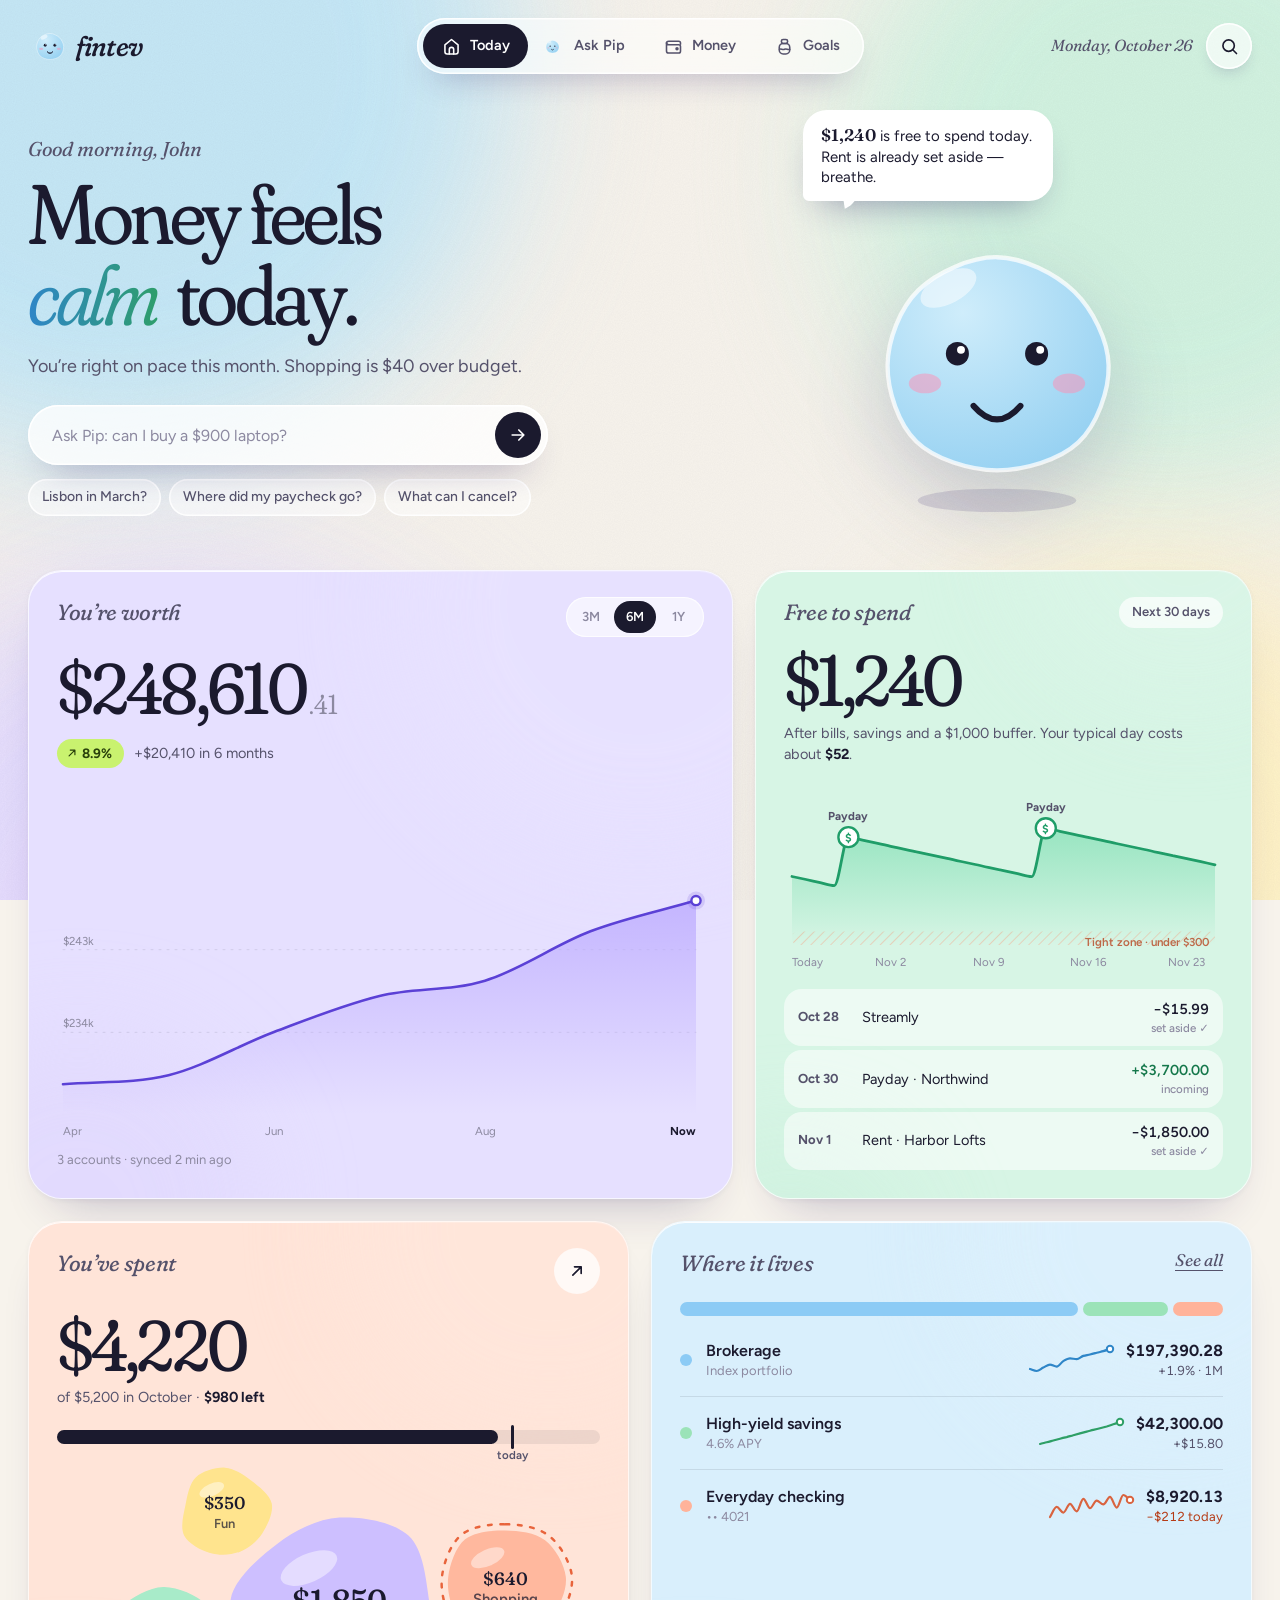
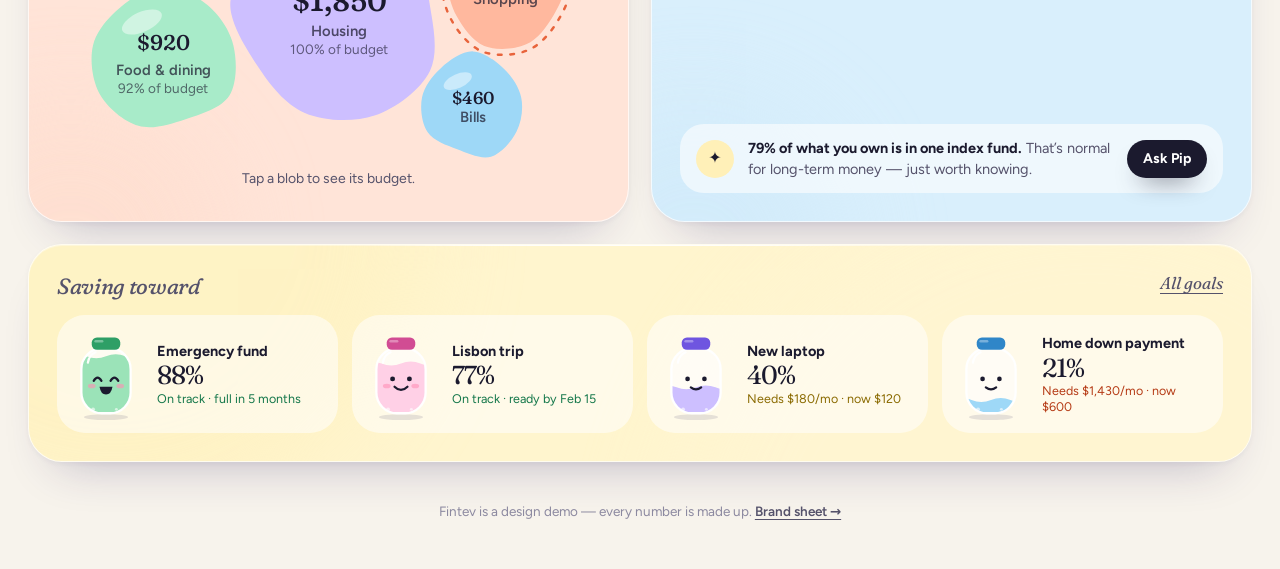
==== commit 1f768663: "Redesign Fintev with an original identity: Pip mascot, mood system, visual AI answers - Replace the " ====
--- a/index.html
+++ b/index.html
@@ -3,269 +3,235 @@
 <head>
   <meta charset="utf-8">
   <meta name="viewport" content="width=device-width, initial-scale=1, viewport-fit=cover">
-  <title>Fintev — Personal AI Finance</title>
-  <meta name="description" content="Fintev is a personal AI finance system that tracks your net worth, spending, accounts and goals — and answers money questions over your own data.">
-  <meta name="theme-color" content="#4a2bd2">
-  <meta property="og:title" content="Fintev — Personal AI Finance">
-  <meta property="og:description" content="Track wealth and assets, see what is safe to spend, and plan with an on-device AI.">
+  <title>Fintev — money that has a mood</title>
+  <meta name="description" content="Fintev is a calm, plain-language money app. Pip, a small character, reads your accounts, shows what is safe to spend and answers questions with live visuals.">
+  <meta name="theme-color" content="#F7F3EC">
+  <meta property="og:title" content="Fintev — money that has a mood">
+  <meta property="og:description" content="Calm money, in plain words. Meet Pip.">
   <meta property="og:type" content="website">
   <link rel="icon" href="assets/favicon.svg" type="image/svg+xml">
   <link rel="manifest" href="manifest.webmanifest">
-  <link rel="preconnect" href="https://fonts.googleapis.com">
-  <link rel="preconnect" href="https://fonts.gstatic.com" crossorigin>
-  <link href="https://fonts.googleapis.com/css2?family=Instrument+Sans:ital,wght@0,400..700;1,400..600&display=swap" rel="stylesheet">
+  <link rel="preload" href="assets/fonts/fraunces.woff2" as="font" type="font/woff2" crossorigin>
+  <link rel="preload" href="assets/fonts/figtree.woff2" as="font" type="font/woff2" crossorigin>
+  <link rel="stylesheet" href="assets/fonts/fonts.css">
   <link rel="stylesheet" href="assets/css/styles.css">
   <script type="module" src="assets/js/app.js"></script>
 </head>
-<body>
+<body data-mood="calm">
+  <div class="bg" aria-hidden="true"><i class="blob b1"></i><i class="blob b2"></i><i class="blob b3"></i><i class="blob b4"></i></div>
   <a class="skip-link" href="#main">Skip to content</a>
 
   <svg width="0" height="0" style="position:absolute" aria-hidden="true">
     <defs>
-      <symbol id="i-sparkle" viewBox="0 0 24 24"><path d="M15.5 2.5c.5 3.6 2.4 5.6 6 6.2-3.6.6-5.5 2.6-6 6.2-.5-3.6-2.4-5.6-6-6.2 3.6-.6 5.5-2.6 6-6.2Z"/><path d="M7 11.5c.35 2.5 1.7 3.9 4.2 4.3-2.5.4-3.85 1.8-4.2 4.3-.35-2.5-1.7-3.9-4.2-4.3 2.5-.4 3.85-1.8 4.2-4.3Z"/></symbol>
-      <symbol id="i-home" viewBox="0 0 24 24"><path d="M10.6 3.6a2.2 2.2 0 0 1 2.8 0l5.8 4.7c.5.4.8 1 .8 1.7V18a3 3 0 0 1-3 3H7a3 3 0 0 1-3-3v-8c0-.7.3-1.3.8-1.7l5.8-4.7Z"/><rect x="9" y="15.2" width="6" height="1.8" rx=".9" fill="var(--icon-cut,#fff)"/></symbol>
-      <symbol id="i-chart" viewBox="0 0 24 24"><path fill="none" stroke="currentColor" stroke-width="1.7" stroke-linecap="round" stroke-linejoin="round" d="M13 4H8a4 4 0 0 0-4 4v8a4 4 0 0 0 4 4h8a4 4 0 0 0 4-4v-5"/><path fill="none" stroke="currentColor" stroke-width="1.7" stroke-linecap="round" stroke-linejoin="round" d="m7.5 15 3-3.5 2.5 2 3.5-4.5"/><circle cx="19" cy="5" r="2.2" fill="none" stroke="currentColor" stroke-width="1.6"/></symbol>
-      <symbol id="i-target" viewBox="0 0 24 24"><g fill="none" stroke="currentColor" stroke-width="1.6"><circle cx="12" cy="12" r="8.5"/><circle cx="12" cy="12" r="5"/><circle cx="12" cy="12" r="1.6" fill="currentColor"/></g></symbol>
-      <symbol id="i-search" viewBox="0 0 24 24"><g fill="none" stroke="currentColor" stroke-width="1.8" stroke-linecap="round"><circle cx="11" cy="11" r="6.5"/><path d="m16 16 4 4"/></g></symbol>
-      <symbol id="i-sync" viewBox="0 0 24 24"><g fill="none" stroke="currentColor" stroke-width="1.7" stroke-linecap="round"><path d="M4.5 9.5a11 11 0 0 1 15 0"/><path d="M7.4 12.6a6.8 6.8 0 0 1 9.2 0"/></g><circle cx="12" cy="16" r="1.5" fill="currentColor"/><g fill="currentColor"><circle cx="6" cy="19.5" r=".8"/><circle cx="9" cy="20.6" r=".8"/><circle cx="12" cy="21" r=".8"/><circle cx="15" cy="20.6" r=".8"/><circle cx="18" cy="19.5" r=".8"/></g></symbol>
-      <symbol id="i-arrow" viewBox="0 0 24 24"><path fill="none" stroke="currentColor" stroke-width="1.8" stroke-linecap="round" stroke-linejoin="round" d="M7 17 17 7M9 7h8v8"/></symbol>
-      <symbol id="i-lock" viewBox="0 0 24 24"><g fill="none" stroke="currentColor" stroke-width="1.8"><rect x="5" y="10.5" width="14" height="10" rx="2.5"/><path d="M8.5 10.5V8a3.5 3.5 0 0 1 7 0v2.5"/></g></symbol>
-      <symbol id="i-check" viewBox="0 0 24 24"><path fill="none" stroke="currentColor" stroke-width="2.4" stroke-linecap="round" stroke-linejoin="round" d="m6.5 12.5 3.5 3.5 7.5-8"/></symbol>
-      <symbol id="i-chevron" viewBox="0 0 24 24"><path fill="none" stroke="currentColor" stroke-width="1.8" stroke-linecap="round" stroke-linejoin="round" d="m7 10 5 5 5-5"/></symbol>
-      <symbol id="i-sliders" viewBox="0 0 24 24"><g fill="none" stroke="currentColor" stroke-width="1.7" stroke-linecap="round"><rect x="4" y="5" width="16" height="6" rx="3"/><rect x="4" y="13" width="16" height="6" rx="3"/><circle cx="8" cy="8" r="1.4" fill="currentColor"/><circle cx="16" cy="16" r="1.4" fill="currentColor"/></g></symbol>
-      <symbol id="i-repeat" viewBox="0 0 24 24"><g fill="none" stroke="currentColor" stroke-width="1.7" stroke-linecap="round" stroke-linejoin="round"><path d="M4 11V9a3 3 0 0 1 3-3h11m-3-3 3 3-3 3"/><path d="M20 13v2a3 3 0 0 1-3 3H6m3 3-3-3 3-3"/></g></symbol>
-      <symbol id="i-close" viewBox="0 0 24 24"><path fill="none" stroke="currentColor" stroke-width="1.8" stroke-linecap="round" d="m6 6 12 12M18 6 6 18"/></symbol>
+      <symbol id="i-home" viewBox="0 0 24 24"><path fill="none" stroke="currentColor" stroke-width="1.8" stroke-linecap="round" stroke-linejoin="round" d="M4.5 10.2 12 4l7.5 6.2V18a2.5 2.5 0 0 1-2.5 2.5H7A2.5 2.5 0 0 1 4.5 18Z"/><path fill="none" stroke="currentColor" stroke-width="1.8" stroke-linecap="round" d="M9.5 20.5v-5a2.5 2.5 0 0 1 5 0v5"/></symbol>
+      <symbol id="i-money" viewBox="0 0 24 24"><g fill="none" stroke="currentColor" stroke-width="1.8" stroke-linecap="round" stroke-linejoin="round"><path d="M4 8.5A2.5 2.5 0 0 1 6.5 6H18a2 2 0 0 1 2 2v1.5"/><path d="M4 8.5V17a2.5 2.5 0 0 0 2.5 2.5H18a2 2 0 0 0 2-2V12a2 2 0 0 0-2-2H6.5A2.5 2.5 0 0 1 4 7.6"/><circle cx="16" cy="14.7" r="1.1" fill="currentColor"/></g></symbol>
+      <symbol id="i-goal" viewBox="0 0 24 24"><g fill="none" stroke="currentColor" stroke-width="1.8" stroke-linecap="round" stroke-linejoin="round"><rect x="6" y="8.5" width="12" height="12" rx="4.5"/><rect x="8.5" y="4" width="7" height="4.5" rx="1.8"/><path d="M6.3 15.2c1.8-1.3 3.4 1.3 5.7 0s3.9 1.3 6 0"/></g></symbol>
+      <symbol id="i-search" viewBox="0 0 24 24"><g fill="none" stroke="currentColor" stroke-width="1.9" stroke-linecap="round"><circle cx="11" cy="11" r="6.5"/><path d="m16 16 4 4"/></g></symbol>
+      <symbol id="i-arrow" viewBox="0 0 24 24"><path fill="none" stroke="currentColor" stroke-width="2" stroke-linecap="round" stroke-linejoin="round" d="M5 12h14m-6-6 6 6-6 6"/></symbol>
+      <symbol id="i-up" viewBox="0 0 24 24"><path fill="none" stroke="currentColor" stroke-width="2" stroke-linecap="round" stroke-linejoin="round" d="M7 17 17 7M9 7h8v8"/></symbol>
+      <symbol id="i-lock" viewBox="0 0 24 24"><g fill="none" stroke="currentColor" stroke-width="1.9"><rect x="5" y="10.5" width="14" height="10" rx="3"/><path d="M8.5 10.5V8a3.5 3.5 0 0 1 7 0v2.5" stroke-linecap="round"/></g></symbol>
+      <symbol id="i-close" viewBox="0 0 24 24"><path fill="none" stroke="currentColor" stroke-width="2" stroke-linecap="round" d="m6 6 12 12M18 6 6 18"/></symbol>
+      <symbol id="i-plus" viewBox="0 0 24 24"><path fill="none" stroke="currentColor" stroke-width="2.2" stroke-linecap="round" d="M12 5v14M5 12h14"/></symbol>
+      <symbol id="i-refresh" viewBox="0 0 24 24"><g fill="none" stroke="currentColor" stroke-width="1.9" stroke-linecap="round" stroke-linejoin="round"><path d="M20 12a8 8 0 0 1-14 5.3M4 12a8 8 0 0 1 14-5.3"/><path d="M18.5 3v4h-4M5.5 21v-4h4"/></g></symbol>
     </defs>
   </svg>
 
-  <div class="app">
-    <header class="topbar">
-      <div class="who">
-        <span class="avatar" aria-hidden="true">J</span>
-        <p class="greeting" id="greeting">Good morning, John</p>
-      </div>
+  <header class="top">
+    <a class="brand" href="#home" aria-label="Fintev, home">
+      <span class="brand-pip" id="brand-pip"></span>
+      <span class="brand-word">fintev</span>
+    </a>
+
+    <nav class="nav" aria-label="Primary">
+      <span class="nav-ind" aria-hidden="true"></span>
+      <a href="#home" data-nav="home"><svg><use href="#i-home"/></svg><span>Today</span></a>
+      <a href="#ask" data-nav="ask"><span class="nav-pip" id="nav-pip"></span><span>Ask Pip</span></a>
+      <a href="#money" data-nav="money"><svg><use href="#i-money"/></svg><span>Money</span></a>
+      <a href="#goals" data-nav="goals"><svg><use href="#i-goal"/></svg><span>Goals</span></a>
+    </nav>
+
+    <div class="top-r">
       <p class="today" id="today"></p>
-      <div class="topbar-actions">
-        <button class="icon-btn glass sync-btn" type="button" aria-label="Sync accounts"><svg><use href="#i-sync"/></svg></button>
-        <button class="icon-btn glass search-btn" type="button" aria-label="Search"><svg><use href="#i-search"/></svg></button>
-      </div>
-    </header>
-
-    <main id="main" class="views" tabindex="-1">
-      <!-- HOME -->
-      <section class="view view-home" data-view="home" aria-labelledby="h-home">
-        <h1 class="sr-only" id="h-home">Overview</h1>
-
-        <article class="card card-networth" aria-labelledby="nw-title">
-          <div class="card-head">
-            <div>
-              <h2 class="card-title" id="nw-title">Net worth</h2>
-              <p class="card-sub" id="nw-sub">3 accounts · synced 2 min ago</p>
+      <button class="icon-btn" type="button" id="search-btn" aria-label="Search (Ctrl K)"><svg><use href="#i-search"/></svg></button>
+    </div>
+  </header>
+
+  <main id="main" class="views" tabindex="-1">
+
+    <!-- ============ TODAY ============ -->
+    <section class="view v-home" data-view="home" aria-labelledby="h-home">
+      <div class="hero">
+        <div class="hero-text">
+          <p class="hello" id="hello">Good morning, John</p>
+          <h1 class="mood-line" id="h-home">Money feels <em>calm</em> today.</h1>
+          <p class="mood-sub" id="mood-sub"></p>
+          <form class="ask-mini" id="home-ask" autocomplete="off">
+            <label class="sr-only" for="home-q">Ask Pip about your money</label>
+            <input id="home-q" type="text" placeholder="Ask Pip: can I buy a $900 laptop?" enterkeyhint="send">
+            <button type="submit" aria-label="Ask Pip"><svg><use href="#i-arrow"/></svg></button>
+          </form>
+          <div class="hero-chips" id="hero-chips">
+            <button type="button" data-q="Can I afford Lisbon in March?">Lisbon in March?</button>
+            <button type="button" data-q="Where did my paycheck go?">Where did my paycheck go?</button>
+            <button type="button" data-q="What can I cancel?">What can I cancel?</button>
+          </div>
+        </div>
+        <div class="hero-pip">
+          <div class="say" id="say" aria-live="polite"></div>
+          <div class="pip-big" id="hero-pip"></div>
+        </div>
+      </div>
+
+      <div class="bento">
+        <article class="card c-nw" style="--tint:var(--lilac)" aria-labelledby="nw-t">
+          <header class="card-h">
+            <p class="eyebrow-s" id="nw-t">You’re worth</p>
+            <div class="seg" role="radiogroup" aria-label="Chart range" id="nw-seg">
+              <button type="button" role="radio" aria-checked="false" data-r="3M">3M</button>
+              <button type="button" role="radio" aria-checked="true" data-r="6M">6M</button>
+              <button type="button" role="radio" aria-checked="false" data-r="1Y">1Y</button>
             </div>
-            <div class="segmented" role="radiogroup" aria-label="Change period">
-              <button type="button" role="radio" aria-checked="false" data-range="1W">1W</button>
-              <button type="button" role="radio" aria-checked="true" data-range="1M">1M</button>
-              <button type="button" role="radio" aria-checked="false" data-range="1Y">1Y</button>
-            </div>
-          </div>
-          <div class="nw-amount">
-            <span class="dm" id="nw-value"></span><span class="dm dm-cents" id="nw-cents"></span>
-          </div>
-          <p class="nw-change"><span class="badge-up" id="nw-pct">↗ 1.4%</span> <span id="nw-delta">+$3,412 this month</span></p>
-
-          <div class="sts">
-            <div class="sts-head">
-              <div>
-                <p class="label">Safe to spend</p>
-                <p class="dm dm-md" id="sts-value"></p>
-              </div>
-              <p class="label">Next 30 days</p>
-            </div>
-            <div class="wave" id="wave" role="img" aria-label="Safe-to-spend forecast for the next 30 days"></div>
-          </div>
-        </article>
-
-        <article class="card card-spending" aria-labelledby="sp-title">
-          <div class="card-head">
-            <div>
-              <h2 class="card-title" id="sp-title">Spending</h2>
-              <p class="card-sub" id="sp-month">November 2026</p>
-            </div>
-            <a class="round-btn" href="#insights" aria-label="Open spending insights"><svg><use href="#i-arrow"/></svg></a>
-          </div>
-          <div class="gauge">
-            <svg class="gauge-svg" id="gauge" viewBox="0 0 320 172" aria-hidden="true"></svg>
-            <div class="gauge-center">
-              <p class="dm dm-md" id="sp-value"></p>
-              <p class="gauge-sub" id="sp-sub">spent · <strong>$980 left</strong></p>
-            </div>
-          </div>
-          <ul class="legend" id="sp-legend"></ul>
-        </article>
-
-        <article class="card card-accounts" aria-labelledby="ac-title">
-          <div class="card-head">
-            <h2 class="card-title" id="ac-title">Accounts</h2>
-            <a class="link-sub" href="#insights">See all</a>
-          </div>
+          </header>
+          <p class="num-xl" id="nw-num" aria-label=""></p>
+          <p class="chg"><span class="chip-up" id="nw-pct"></span><span id="nw-delta"></span></p>
+          <div class="chart-host" id="nw-chart"></div>
+          <p class="foot-s">3 accounts · synced 2 min ago</p>
+        </article>
+
+        <article class="card c-sts" style="--tint:var(--mint)" aria-labelledby="sts-t">
+          <header class="card-h">
+            <p class="eyebrow-s" id="sts-t">Free to spend</p>
+            <span class="chip-soft">Next 30 days</span>
+          </header>
+          <p class="num-xl" id="sts-num"></p>
+          <p class="muted">After bills, savings and a $1,000 buffer. Your typical day costs about <b>$52</b>.</p>
+          <div class="chart-host" id="run-chart"></div>
+          <ul class="coming" id="coming" aria-label="Coming up"></ul>
+        </article>
+
+        <article class="card c-sp" style="--tint:var(--peach)" aria-labelledby="sp-t">
+          <header class="card-h">
+            <p class="eyebrow-s" id="sp-t">You’ve spent</p>
+            <a class="round-btn" href="#money" aria-label="Open spending details"><svg><use href="#i-up"/></svg></a>
+          </header>
+          <p class="num-xl" id="sp-num"></p>
+          <p class="muted" id="sp-sub"></p>
+          <div class="pace" aria-hidden="true"><div class="meter"><span id="pace-fill"></span><i id="pace-tick"><em>today</em></i></div></div>
+          <div class="bubbles" id="bubbles"></div>
+          <p class="bub-cap" id="bub-cap" aria-live="polite">Tap a blob to see its budget.</p>
+        </article>
+
+        <article class="card c-acc" style="--tint:var(--sky)" aria-labelledby="ac-t">
+          <header class="card-h">
+            <p class="eyebrow-s" id="ac-t">Where it lives</p>
+            <a class="link-s" href="#money">See all</a>
+          </header>
           <div class="alloc" id="alloc" role="img"></div>
           <ul class="acct-list" id="acct-list"></ul>
-        </article>
-      </section>
-
-      <!-- ASK -->
-      <section class="view view-ask" data-view="ask" aria-labelledby="h-ask" hidden>
-        <div class="chat">
-          <div class="chat-head">
-            <h1 id="h-ask">Ask Fintev</h1>
-            <p><svg class="i-xs"><use href="#i-lock"/></svg> Private · on-device</p>
+          <div class="tipbox"><span class="tip-ic">✦</span><p><b>79% of what you own is in one index fund.</b> That’s normal for long-term money — just worth knowing.</p><button class="btn btn-ink btn-sm" type="button" data-q="Where did my paycheck go?">Ask Pip</button></div>
+        </article>
+
+        <article class="card c-goals" style="--tint:var(--butter)" aria-labelledby="gl-t">
+          <header class="card-h">
+            <p class="eyebrow-s" id="gl-t">Saving toward</p>
+            <a class="link-s" href="#goals">All goals</a>
+          </header>
+          <ul class="jar-row" id="jar-row"></ul>
+        </article>
+      </div>
+    </section>
+
+    <!-- ============ ASK ============ -->
+    <section class="view v-ask" data-view="ask" aria-labelledby="h-ask" hidden>
+      <div class="ask-wrap">
+        <div class="ask-head">
+          <div>
+            <h1 id="h-ask">Ask <em>Pip</em></h1>
+            <p><svg class="i-xs"><use href="#i-lock"/></svg> Private · answers come only from your own data</p>
           </div>
-          <div class="chat-log" id="chat-log" aria-live="polite">
-            <div class="msg msg-user">Can I afford Lisbon in March without touching my emergency fund?</div>
-            <div class="msg-ai" id="first-answer">
-              <button class="ai-who" type="button" aria-expanded="true" aria-controls="steps">
-                <span class="ai-avatar"><svg><use href="#i-sparkle"/></svg></span>
-                <span><strong>Fintev</strong><small>Reasoned over your data · 4s <svg class="i-xs chev"><use href="#i-chevron"/></svg></small></span>
-              </button>
-              <ol class="steps" id="steps">
-                <li data-step="0"><span class="step-ico"></span><span>Read 3 linked accounts</span><b>$248.6k</b></li>
-                <li data-step="1"><span class="step-ico"></span><span>Scanned 214 transactions</span><b>Oct – Mar</b></li>
-                <li data-step="2"><span class="step-ico"></span><span>Found 2 unused subscriptions</span><b>$41/mo</b></li>
-                <li data-step="3"><span class="step-ico"></span><span>Simulated 3 savings plans</span><b>Best $180/mo</b></li>
-              </ol>
-              <div class="answer" id="answer">
-                <p class="answer-lead">Yes. Set aside <span id="ans-amt">$180</span> a month <sup class="fn" tabindex="0" title="Auto-transfer from Everyday checking on the 15th">1</sup> and you’ll reach $2,840 <span id="ans-when">by February</span>. <sup class="fn" tabindex="0" title="Projection assumes no change to income">2</sup></p>
-                <p class="answer-note">Your emergency fund stays at 6.2 months of expenses. Part of the $180 comes from two subscriptions you rarely open. <sup class="fn" tabindex="0" title="Streamly ($15.99) and CloudBox Pro ($24.99)">3</sup></p>
-              </div>
+          <button class="btn btn-ghost btn-sm" type="button" id="new-chat"><svg class="i-xs"><use href="#i-refresh"/></svg> New chat</button>
+        </div>
+        <div class="chat-log" id="chat-log"></div>
+        <form class="ask-bar" id="ask-form" autocomplete="off">
+          <label class="sr-only" for="ask-input">Ask Pip anything</label>
+          <input id="ask-input" type="text" placeholder="Ask Pip anything…" enterkeyhint="send">
+          <button class="send" id="ask-send" type="submit" aria-label="Send"><svg><use href="#i-arrow"/></svg></button>
+        </form>
+      </div>
+    </section>
+
+    <!-- ============ MONEY ============ -->
+    <section class="view v-money" data-view="money" aria-labelledby="h-money" hidden>
+      <div class="page-h">
+        <h1 id="h-money">Money, <em>explained</em></h1>
+        <p>Where it is, where it goes, and what to keep an eye on — in plain words.</p>
+      </div>
+      <div class="bento bento-money">
+        <article class="card m-nw" style="--tint:var(--lilac)" aria-labelledby="mn-t">
+          <header class="card-h">
+            <div><p class="eyebrow-s" id="mn-t">Where your wealth sits</p><p class="muted" id="mn-sub"></p></div>
+            <div class="seg" role="radiogroup" aria-label="Chart range" id="mn-seg">
+              <button type="button" role="radio" aria-checked="true" data-r="1Y">1Y</button>
+              <button type="button" role="radio" aria-checked="false" data-r="6M">6M</button>
             </div>
-          </div>
-          <form class="ask-bar" id="ask-form" autocomplete="off">
-            <span class="ask-orb" aria-hidden="true"></span>
-            <label class="sr-only" for="ask-input">Ask Fintev anything</label>
-            <input id="ask-input" type="text" placeholder="Ask Fintev anything…" enterkeyhint="send">
-            <button class="send-btn" type="submit" aria-label="Send"><svg><use href="#i-arrow"/></svg></button>
-          </form>
-          <div class="chips" id="chips">
-            <button type="button">How much did I spend on food?</button>
-            <button type="button">What’s my net worth?</button>
-            <button type="button">Any subscriptions to cancel?</button>
-          </div>
-        </div>
-
-        <div class="scenario">
-          <div class="scenario-head">
-            <p>Scenario</p>
-            <h2>Lisbon, March 14</h2>
-          </div>
-          <div class="scenario-card">
-            <div class="ring-wrap">
-              <svg class="ring" id="ring" viewBox="0 0 260 260" aria-hidden="true"></svg>
-              <div class="ring-center">
-                <p>Trip budget</p>
-                <p class="dm dm-md" id="trip-budget"></p>
-                <p class="ring-sub">$2,180 saved · 77%</p>
-              </div>
-            </div>
-            <p class="plan-status" id="plan-status">On track · reach by Feb 15</p>
-            <div class="setaside">
-              <div class="setaside-head">
-                <label for="setaside">Monthly set-aside</label>
-                <span class="dm dm-sm" id="setaside-value"></span>
-              </div>
-              <div class="ticks-wrap">
-                <div class="ticks" id="ticks" aria-hidden="true"></div>
-                <input type="range" id="setaside" min="0" max="600" step="10" value="180" aria-describedby="plan-status">
-              </div>
-              <div class="tick-labels" aria-hidden="true"><span>$0</span><span>$200</span><span>$400</span><span>$600</span></div>
-            </div>
-          </div>
-          <div class="scenario-actions">
-            <button class="icon-btn glass" type="button" id="btn-adjust" aria-label="Reset to recommended amount"><svg><use href="#i-sliders"/></svg></button>
-            <button class="approve-btn" type="button" id="btn-approve">Approve plan</button>
-            <button class="icon-btn glass" type="button" id="btn-repeat" aria-label="Compare another scenario"><svg><use href="#i-repeat"/></svg></button>
-          </div>
-        </div>
-      </section>
-
-      <!-- INSIGHTS -->
-      <section class="view view-insights" data-view="insights" aria-labelledby="h-ins" hidden>
-        <h1 class="page-title" id="h-ins">Insights</h1>
-        <article class="card card-flow" aria-labelledby="cf-title">
-          <div class="card-head">
-            <div>
-              <h2 class="card-title" id="cf-title">Cash flow</h2>
-              <p class="card-sub">Last 6 months</p>
-            </div>
-            <ul class="key">
-              <li><i style="background:var(--ink)"></i>Income</li>
-              <li><i style="background:var(--cat-1)"></i>Spending</li>
-            </ul>
-          </div>
-          <div class="flow" id="flow"></div>
-          <p class="flow-foot">Average saved <strong id="flow-avg"></strong> a month</p>
-        </article>
-        <article class="card card-cats" aria-labelledby="ct-title">
-          <div class="card-head">
-            <div>
-              <h2 class="card-title" id="ct-title">Where it went</h2>
-              <p class="card-sub" id="ct-month">November</p>
-            </div>
-          </div>
-          <ul class="cat-list" id="cat-list"></ul>
-        </article>
-        <article class="card card-accts-all" aria-labelledby="aa-title">
-          <div class="card-head"><h2 class="card-title" id="aa-title">All accounts</h2></div>
-          <ul class="acct-list" id="acct-list-2"></ul>
-        </article>
-        <article class="card card-tx" aria-labelledby="tx-title">
-          <div class="card-head">
-            <div>
-              <h2 class="card-title" id="tx-title">Recent activity</h2>
-              <p class="card-sub">Everyday checking</p>
-            </div>
-          </div>
+          </header>
+          <div class="chart-host" id="m-chart"></div>
+          <ul class="legend" id="m-legend"></ul>
+        </article>
+
+        <article class="card m-budget" style="--tint:var(--peach)" aria-labelledby="mb-t">
+          <header class="card-h"><div><p class="eyebrow-s" id="mb-t">Budget check</p><p class="muted">The line shows how far through October we are.</p></div></header>
+          <ul class="bud-list" id="bud-list"></ul>
+        </article>
+
+        <article class="card m-flow" style="--tint:#fff" aria-labelledby="mf-t">
+          <header class="card-h"><div><p class="eyebrow-s" id="mf-t">Where this month’s paycheck goes</p><p class="muted">Follow a ribbon from income to where it lands. Hover a block to isolate it.</p></div></header>
+          <div class="chart-host" id="m-flow"></div>
+        </article>
+
+        <article class="card m-subs" style="--tint:var(--butter)" aria-labelledby="ms-t">
+          <header class="card-h"><div><p class="eyebrow-s" id="ms-t">Recurring</p><p class="muted" id="ms-sub"></p></div></header>
+          <ul class="sub-list" id="sub-list"></ul>
+          <button class="btn btn-ink" type="button" data-q="What can I cancel?" id="sub-ask">Review with Pip</button>
+        </article>
+
+        <article class="card m-act" style="--tint:var(--sky)" aria-labelledby="ma-t">
+          <header class="card-h"><div><p class="eyebrow-s" id="ma-t">Recent activity</p><p class="muted">Everyday checking</p></div></header>
           <ul class="tx-list" id="tx-list"></ul>
         </article>
-      </section>
-
-      <!-- GOALS -->
-      <section class="view view-goals" data-view="goals" aria-labelledby="h-goals" hidden>
-        <h1 class="page-title" id="h-goals">Goals</h1>
-        <div class="goal-grid" id="goal-grid"></div>
-      </section>
-    </main>
-
-    <nav class="rail" aria-label="Primary">
-      <div class="rail-top">
-        <button class="icon-btn glass sync-btn" type="button" aria-label="Sync accounts"><svg><use href="#i-sync"/></svg></button>
-        <button class="icon-btn glass search-btn" type="button" aria-label="Search (Ctrl K)"><svg><use href="#i-search"/></svg></button>
-      </div>
-      <div class="rail-bottom">
-        <a class="ai-btn" href="#ask" data-nav="ask" aria-label="Ask Fintev"><svg><use href="#i-sparkle"/></svg></a>
-        <div class="pill">
-          <span class="pill-indicator" aria-hidden="true"></span>
-          <a href="#home" data-nav="home" aria-label="Overview"><svg><use href="#i-home"/></svg></a>
-          <a href="#insights" data-nav="insights" aria-label="Insights"><svg><use href="#i-chart"/></svg></a>
-          <a href="#goals" data-nav="goals" aria-label="Goals"><svg><use href="#i-target"/></svg></a>
-        </div>
-      </div>
-    </nav>
-  </div>
+      </div>
+    </section>
+
+    <!-- ============ GOALS ============ -->
+    <section class="view v-goals" data-view="goals" aria-labelledby="h-goals" hidden>
+      <div class="page-h with-pip">
+        <div>
+          <h1 id="h-goals">Goals, <em>filling up</em></h1>
+          <p id="goals-sub"></p>
+        </div>
+        <div class="pip-sm" id="goals-pip"></div>
+      </div>
+      <div class="goal-grid" id="goal-grid"></div>
+    </section>
+  </main>
+
+  <footer class="foot">
+    <p>Fintev is a design demo — every number is made up. <a href="brand.html">Brand sheet →</a></p>
+  </footer>
 
   <div class="search" id="search" hidden>
     <div class="search-backdrop" data-close></div>
     <div class="search-panel" role="dialog" aria-modal="true" aria-label="Search">
       <div class="search-field">
         <svg><use href="#i-search"/></svg>
-        <input id="search-input" type="search" placeholder="Search accounts, activity, goals…" aria-controls="search-results">
+        <input id="search-input" type="search" placeholder="Search, or ask Pip anything…" autocomplete="off">
         <button class="icon-btn" type="button" data-close aria-label="Close search"><svg><use href="#i-close"/></svg></button>
       </div>
-      <ul class="search-results" id="search-results" role="listbox"></ul>
+      <ul class="search-results" id="search-results"></ul>
     </div>
   </div>
 
   <div class="toast" id="toast" role="status" aria-live="polite"></div>
-
-  <noscript><p class="noscript">Fintev needs JavaScript to display your dashboard.</p></noscript>
+  <noscript><p class="noscript">Fintev needs JavaScript to draw your dashboard.</p></noscript>
 </body>
 </html>
--- a/assets/fonts/fonts.css
+++ b/assets/fonts/fonts.css
@@ -0,0 +1,4 @@
+@font-face{font-family:"Fraunces";font-style:normal;font-weight:300 700;font-display:swap;src:url(fraunces.woff2) format("woff2")}
+@font-face{font-family:"Fraunces";font-style:italic;font-weight:300 700;font-display:swap;src:url(fraunces-italic.woff2) format("woff2")}
+@font-face{font-family:"Figtree";font-style:normal;font-weight:400 700;font-display:swap;src:url(figtree.woff2) format("woff2")}
+@font-face{font-family:"Caveat";font-style:normal;font-weight:500 700;font-display:swap;src:url(caveat.woff2) format("woff2")}
--- a/assets/css/styles.css
+++ b/assets/css/styles.css
@@ -1,728 +1,593 @@
 /* =========================================================
-   Fintev — Personal AI Finance
+   Fintev — money that has a mood
+   Shapes → Blur → Design: soft blurred shapes, pastel colour-blocks,
+   a serif that talks like a person, and Pip the mascot.
    ========================================================= */
 
+@property --m1 { syntax: "<color>"; inherits: true; initial-value: #bfe6f7; }
+@property --m2 { syntax: "<color>"; inherits: true; initial-value: #cdf2df; }
+@property --m3 { syntax: "<color>"; inherits: true; initial-value: #e2d9ff; }
+@property --m4 { syntax: "<color>"; inherits: true; initial-value: #fff1c2; }
+
 :root {
-  --font: "Instrument Sans", ui-sans-serif, system-ui, -apple-system, "Segoe UI", Roboto, sans-serif;
-
-  --ink: #0c0e13;
-  --ink-2: #4c525e;
-  --ink-3: #8b919c;
-  --line: #eceef2;
-  --track: #dde1e7;
-  --card: #ffffff;
-  --card-2: #f7f8fa;
-  --glass: rgba(255, 255, 255, 0.22);
-  --glass-strong: rgba(255, 255, 255, 0.72);
-  --glass-line: rgba(255, 255, 255, 0.45);
-
-  --acc-1: #7ccdf9; /* brokerage */
-  --acc-2: #8fd61c; /* savings */
-  --acc-3: #f0938b; /* checking */
-  --cat-1: #5a85f4; /* housing */
-  --cat-2: #2fd32c; /* food */
-  --cat-3: #f7b55e; /* shopping */
-  --cat-4: #39c6f3; /* bills */
-  --wave: #3e6ead;
-  --lime: #c7f86a;
-  --amber: #f7e36b;
-  --warn: #ffd2cc;
-
-  --r-card: 30px;
-  --r-sm: 16px;
-  --shadow: 0 1px 0 rgba(255, 255, 255, 0.8) inset, 0 18px 50px -18px rgba(30, 20, 110, 0.35), 0 2px 8px rgba(30, 30, 90, 0.06);
+  --display: "Fraunces", "Iowan Old Style", "Palatino Linotype", Georgia, serif;
+  --ui: "Figtree", ui-sans-serif, system-ui, -apple-system, "Segoe UI", Roboto, sans-serif;
+  --hand: "Caveat", "Bradley Hand", cursive;
+
+  --paper: #f7f3ec;
+  --ink: #1b1a2e;
+  --ink-2: #55526b;
+  --ink-3: #8c89a0;
+  --line: rgba(27, 26, 46, 0.1);
+
+  --lilac: #dcd3ff;
+  --mint: #c6f0da;
+  --peach: #ffd9c8;
+  --sky: #c9e8fa;
+  --butter: #fff0b8;
+  --rose: #ffd3e6;
+
+  --good: #14774a;
+  --warn: #b53a15;
+
+  --r-card: 34px;
   --ease: cubic-bezier(0.2, 0.8, 0.2, 1);
-  --spring: cubic-bezier(0.25, 1.3, 0.4, 1);
-
-  --gutter: 28px;
-  --rail-w: 64px;
+  --spring: cubic-bezier(0.3, 1.5, 0.45, 1);
+  --shadow: inset 0 1px 0 rgba(255, 255, 255, 0.9), 0 28px 50px -30px rgba(44, 30, 100, 0.32), 0 2px 6px rgba(44, 30, 100, 0.05);
+
+  --acc1: #2f86c8;
+  --acc2: #2e9f66;
 
   color-scheme: light;
 }
 
-*,
-*::before,
-*::after { box-sizing: border-box; }
-
-html { -webkit-text-size-adjust: 100%; text-size-adjust: 100%; }
-
+/* mood palettes — the whole app blushes with how your money is doing */
+body[data-mood="calm"]    { --m1: #bfe6f7; --m2: #cdf2df; --m3: #e2d9ff; --m4: #fff1c2; --acc1: #2f86c8; --acc2: #2e9f66; }
+body[data-mood="happy"]   { --m1: #c9f3da; --m2: #bfe6f7; --m3: #fff1c2; --m4: #ddf5c8; --acc1: #2e9f66; --acc2: #b58a00; }
+body[data-mood="worried"] { --m1: #ffd8c4; --m2: #ffe6b8; --m3: #ffcbda; --m4: #ebd9ff; --acc1: #d9633f; --acc2: #d14c93; }
+body[data-mood="joy"]     { --m1: #ffc9e4; --m2: #d9c8ff; --m3: #fff0a8; --m4: #bde9fa; --acc1: #d14c93; --acc2: #6f55e0; }
+
+*, *::before, *::after { box-sizing: border-box; }
+html { -webkit-text-size-adjust: 100%; text-size-adjust: 100%; scroll-behavior: smooth; }
 body {
   margin: 0;
   min-height: 100vh;
   min-height: 100dvh;
-  font-family: var(--font);
-  font-size: 15px;
-  line-height: 1.4;
+  font-family: var(--ui);
+  font-size: 16px;
+  line-height: 1.45;
   color: var(--ink);
-  background: #3b2bc8;
+  background: var(--paper);
   -webkit-font-smoothing: antialiased;
   overflow-x: hidden;
-}
-
-/* Vivid app backdrop: violet top fading into sky blue */
-body::before {
-  content: "";
-  position: fixed;
-  inset: 0;
-  z-index: -1;
-  background:
-    radial-gradient(90% 60% at 0% 0%, #5a22c7 0%, rgba(90, 34, 199, 0) 60%),
-    radial-gradient(70% 55% at 100% 8%, #4732dd 0%, rgba(71, 50, 221, 0) 65%),
-    radial-gradient(80% 60% at 10% 100%, #3fb6f6 0%, rgba(63, 182, 246, 0) 70%),
-    linear-gradient(172deg, #4b2bd0 0%, #5a5be6 32%, #5aa2f2 64%, #78cbf8 100%);
-}
-
-body[data-view="ask"]::before {
-  background:
-    radial-gradient(80% 55% at 0% 0%, #6a2bd0 0%, rgba(106, 43, 208, 0) 60%),
-    radial-gradient(70% 60% at 100% 30%, #c35bd8 0%, rgba(195, 91, 216, 0) 60%),
-    radial-gradient(90% 60% at 0% 100%, #2fc1e8 0%, rgba(47, 193, 232, 0) 70%),
-    linear-gradient(172deg, #4b2bd0 0%, #5a5be6 30%, #4b9be8 65%, #63c8ec 100%);
-}
-
+  transition: --m1 1.4s ease, --m2 1.4s ease, --m3 1.4s ease, --m4 1.4s ease;
+}
 button, input { font: inherit; color: inherit; }
 button { cursor: pointer; }
 a { color: inherit; }
-p, h1, h2, h3, ul, ol { margin: 0; }
+p, h1, h2, h3, ul, ol, dl, dd { margin: 0; }
 ul, ol { padding: 0; list-style: none; }
 svg { display: block; }
 [hidden] { display: none !important; }
-
-.sr-only {
-  position: absolute !important;
-  width: 1px; height: 1px;
-  margin: -1px; padding: 0; overflow: hidden;
-  clip: rect(0 0 0 0); white-space: nowrap; border: 0;
-}
-
-.skip-link {
-  position: fixed; top: 10px; left: 10px; z-index: 100;
-  padding: 10px 16px; border-radius: 999px;
-  background: #fff; color: var(--ink); font-weight: 600; text-decoration: none;
-  transform: translateY(-150%); transition: transform 0.2s var(--ease);
-}
+em { font-style: italic; }
+small { font-size: 12.5px; }
+
+.sr-only { position: absolute !important; width: 1px; height: 1px; margin: -1px; padding: 0; overflow: hidden; clip: rect(0 0 0 0); white-space: nowrap; border: 0; }
+.skip-link { position: fixed; top: 10px; left: 10px; z-index: 100; padding: 10px 16px; border-radius: 999px; background: var(--ink); color: #fff; font-weight: 600; text-decoration: none; transform: translateY(-160%); transition: transform 0.2s var(--ease); }
 .skip-link:focus { transform: none; }
-
-:focus-visible { outline: 2.5px solid #fff; outline-offset: 3px; border-radius: 12px; }
-.card :focus-visible { outline-color: var(--cat-1); }
-
-/* ---------- dot-matrix numerals ---------- */
-.dm { display: inline-flex; align-items: flex-end; line-height: 0; color: var(--ink); }
-.dm-svg { overflow: visible; }
-.dm-svg.is-animated circle { animation: dot-in 0.5s var(--spring) both; transform-box: fill-box; transform-origin: center; }
-@keyframes dot-in { from { opacity: 0; transform: scale(0.1); } }
-.dm-md { font-size: 32px; }
-.dm-sm { font-size: 22px; }
-
-/* ---------- layout shell ---------- */
-.app {
-  max-width: 1500px;
-  margin: 0 auto;
-  min-height: 100vh;
-  min-height: 100dvh;
-  display: grid;
-  grid-template-columns: minmax(0, 1fr) var(--rail-w);
-  grid-template-rows: auto 1fr;
-  column-gap: 22px;
-  row-gap: 18px;
-  padding: max(20px, env(safe-area-inset-top)) max(20px, env(safe-area-inset-right)) 24px max(var(--gutter), env(safe-area-inset-left));
-}
-
-.topbar {
-  grid-column: 1; grid-row: 1;
-  display: flex; align-items: center; justify-content: space-between; gap: 16px;
-  color: #fff; min-height: 52px;
-}
-.who { display: flex; align-items: center; gap: 14px; min-width: 0; }
-.avatar {
-  width: 44px; height: 44px; flex: none;
-  display: grid; place-items: center;
-  border-radius: 50%;
-  font-weight: 600; font-size: 18px; color: #fff;
-  background: radial-gradient(circle at 30% 25%, #ffd7b0, #e38a6b 45%, #7b3cc9 100%);
-  box-shadow: 0 0 0 3px rgba(255, 255, 255, 0.35), 0 6px 16px rgba(20, 10, 80, 0.3);
-}
-.greeting { font-size: clamp(18px, 2vw, 22px); font-weight: 450; letter-spacing: -0.01em; white-space: nowrap; overflow: hidden; text-overflow: ellipsis; }
-.today { font-style: italic; opacity: 0.75; font-size: 16px; white-space: nowrap; }
-.topbar-actions { display: none; gap: 10px; }
-
-.views { grid-column: 1; grid-row: 2; min-width: 0; outline: none; }
-.view { animation: view-in 0.45s var(--ease) both; }
-@keyframes view-in { from { opacity: 0; transform: translateY(10px); } }
-
-/* ---------- rail / nav ---------- */
-.rail {
-  grid-column: 2; grid-row: 1 / span 2;
-  position: sticky; top: 20px;
-  height: calc(100vh - 44px);
-  height: calc(100dvh - 44px);
-  display: flex; flex-direction: column; justify-content: space-between; align-items: center;
-  padding-top: 4px;
-}
-.rail-top, .rail-bottom { display: flex; flex-direction: column; align-items: center; gap: 14px; }
-
-.icon-btn {
-  width: 48px; height: 48px; flex: none;
-  display: grid; place-items: center;
-  border: 0; border-radius: 50%;
-  background: transparent; color: #fff;
-  transition: transform 0.2s var(--ease), background 0.2s;
-}
-.icon-btn svg { width: 22px; height: 22px; }
-.icon-btn.glass {
-  background: var(--glass);
-  box-shadow: inset 0 0 0 1.5px var(--glass-line);
-  -webkit-backdrop-filter: blur(14px); backdrop-filter: blur(14px);
-}
-.icon-btn:hover { background: rgba(255, 255, 255, 0.32); }
-.icon-btn:active { transform: scale(0.92); }
-.sync-btn.is-syncing svg { animation: pulse 0.9s ease-in-out infinite; }
-@keyframes pulse { 50% { opacity: 0.35; transform: scale(0.88); } }
-
-.ai-btn {
-  width: 56px; height: 56px;
-  display: grid; place-items: center;
-  border-radius: 50%;
-  color: var(--ink);
-  background: radial-gradient(circle at 35% 30%, #fff 0%, #e4f3ff 55%, #c5e5fb 100%);
-  box-shadow: 0 10px 24px -8px rgba(20, 40, 120, 0.45), inset 0 0 0 1.5px rgba(255, 255, 255, 0.8);
-  transition: transform 0.3s var(--spring);
-}
-.ai-btn svg { width: 26px; height: 26px; fill: currentColor; }
-.ai-btn:hover { transform: scale(1.06) rotate(-8deg); }
-.ai-btn[aria-current="page"] { background: radial-gradient(circle at 35% 30%, #fff, #f2e9ff 55%, #dcc9ff); }
-
-.pill {
-  position: relative;
-  display: flex; flex-direction: column; gap: 6px;
-  padding: 6px;
-  border-radius: 999px;
-  background: rgba(255, 255, 255, 0.24);
-  box-shadow: inset 0 0 0 1.5px rgba(255, 255, 255, 0.4);
-  -webkit-backdrop-filter: blur(16px); backdrop-filter: blur(16px);
-}
-.pill a {
-  position: relative; z-index: 1;
-  width: 48px; height: 48px;
-  display: grid; place-items: center;
-  border-radius: 50%;
-  color: #fff;
-  --icon-cut: rgba(90, 120, 230, 0.9);
-  transition: color 0.25s;
-}
-.pill a svg { width: 22px; height: 22px; fill: currentColor; }
-.pill a[aria-current="page"] { color: var(--ink); --icon-cut: #fff; }
-.pill a:not([aria-current]):hover { background: rgba(255, 255, 255, 0.16); }
-.pill-indicator {
-  position: absolute; left: 0; top: 0;
-  width: 48px; height: 48px;
-  border-radius: 50%;
-  background: #f4f9ff;
-  box-shadow: 0 6px 16px -6px rgba(20, 40, 120, 0.5);
-  transform: translate(var(--x, 6px), var(--y, 6px));
-  transition: transform 0.45s var(--spring), opacity 0.2s;
-}
-.pill a svg[aria-hidden], .pill a svg { pointer-events: none; }
+:focus-visible { outline: 2.5px solid var(--ink); outline-offset: 3px; border-radius: 10px; }
+
+/* ---------- backdrop: blurred shapes + grain ---------- */
+.bg { position: fixed; inset: 0; z-index: -1; overflow: hidden; background: var(--paper); }
+.blob { position: absolute; border-radius: 50%; filter: blur(72px); opacity: 0.9; will-change: transform; }
+.b1 { width: 62vmax; height: 62vmax; left: -22vmax; top: -26vmax; background: var(--m1); animation: drift1 38s ease-in-out infinite alternate; }
+.b2 { width: 50vmax; height: 50vmax; right: -16vmax; top: -12vmax; background: var(--m2); animation: drift2 44s ease-in-out infinite alternate; }
+.b3 { width: 56vmax; height: 56vmax; left: -14vmax; bottom: -30vmax; background: var(--m3); animation: drift2 50s ease-in-out infinite alternate-reverse; }
+.b4 { width: 44vmax; height: 44vmax; right: -12vmax; bottom: -18vmax; background: var(--m4); animation: drift1 42s ease-in-out infinite alternate-reverse; }
+@keyframes drift1 { to { transform: translate(8vmax, 6vmax) scale(1.12) rotate(12deg); } }
+@keyframes drift2 { to { transform: translate(-7vmax, 5vmax) scale(0.92) rotate(-10deg); } }
+.bg::after {
+  content: ""; position: absolute; inset: 0; opacity: 0.5; mix-blend-mode: multiply; pointer-events: none;
+  background-image: url("data:image/svg+xml,%3Csvg xmlns='http://www.w3.org/2000/svg' width='180' height='180'%3E%3Cfilter id='n'%3E%3CfeTurbulence type='fractalNoise' baseFrequency='.9' numOctaves='2' stitchTiles='stitch'/%3E%3CfeColorMatrix values='0 0 0 0 .5 0 0 0 0 .5 0 0 0 0 .55 0 0 0 .22 0'/%3E%3C/filter%3E%3Crect width='100%25' height='100%25' filter='url(%23n)'/%3E%3C/svg%3E");
+}
+
+/* ---------- Pip ---------- */
+.pip-host { display: block; }
+.pip { width: 100%; height: auto; overflow: visible; display: block; }
+.pip-body { stroke: rgba(255, 255, 255, 0.75); stroke-width: 2.4; }
+.pip-shadow { fill: rgba(44, 30, 100, 0.14); }
+.e-dot { fill: var(--ink); }
+.e-hi { fill: #fff; }
+.e-arc { fill: none; stroke: var(--ink); stroke-width: 4.6; stroke-linecap: round; }
+.pip-brow { stroke: var(--ink); stroke-width: 3.6; stroke-linecap: round; }
+.pip-mouth { fill: var(--ink); stroke: var(--ink); stroke-width: 3.4; stroke-linejoin: round; }
+.pip-blush { fill: #ff8fb5; }
+.pip-sweat { fill: #8fd3ff; stroke: #fff; stroke-width: 1.6; }
+.spark { fill: #ffc93c; stroke: #fff; stroke-width: 1; animation: twinkle 1.6s ease-in-out infinite; transform-box: fill-box; transform-origin: center; }
+.spark.s2 { animation-delay: 0.5s; } .spark.s3 { animation-delay: 1s; }
+@keyframes twinkle { 50% { opacity: 0.4; } }
+.pip-dots circle { fill: #fff; stroke: rgba(27, 26, 46, 0.14); stroke-width: 1.2; animation: dotpulse 1.4s ease-in-out infinite; transform-box: fill-box; transform-origin: center; }
+.pip-dots circle:nth-child(2) { animation-delay: 0.2s; } .pip-dots circle:nth-child(3) { animation-delay: 0.4s; }
+@keyframes dotpulse { 50% { transform: scale(1.25); } }
+.pip-float { animation: bob 5.2s ease-in-out infinite; animation-delay: var(--d, 0s); transform-box: fill-box; transform-origin: 50% 92%; }
+@keyframes bob { 50% { transform: translateY(-5px) scale(1.012, 0.99); } }
+.pip-eyes { animation: blink 6s infinite; animation-delay: var(--d, 0s); transform-box: fill-box; transform-origin: center; }
+@keyframes blink { 0%, 93%, 100% { transform: scaleY(1); } 96% { transform: scaleY(0.08); } }
+.pip-gaze { transition: transform 0.18s ease-out; }
+
+/* ---------- header / nav ---------- */
+.top { max-width: 1280px; margin: 0 auto; padding: max(18px, env(safe-area-inset-top)) 28px 10px; display: grid; grid-template-columns: 1fr auto 1fr; align-items: center; gap: 16px; }
+.brand { display: inline-flex; align-items: center; gap: 4px; text-decoration: none; justify-self: start; }
+.brand-pip { width: 44px; }
+.brand-word { font-family: var(--display); font-style: italic; font-weight: 500; font-size: 28px; letter-spacing: -0.03em; font-variation-settings: "SOFT" 100, "opsz" 72; }
+.top-r { justify-self: end; display: flex; align-items: center; gap: 14px; }
+.today { font-family: var(--display); font-style: italic; color: var(--ink-2); font-size: 16px; white-space: nowrap; }
+.icon-btn { width: 46px; height: 46px; border: 0; border-radius: 50%; display: grid; place-items: center; background: rgba(255, 255, 255, 0.65); box-shadow: inset 0 0 0 1.5px rgba(255, 255, 255, 0.9), 0 8px 18px -10px rgba(44, 30, 100, 0.4); transition: transform 0.25s var(--spring), background 0.2s; }
+.icon-btn svg { width: 21px; height: 21px; }
+.icon-btn:hover { background: #fff; transform: scale(1.06); }
+.icon-btn:active { transform: scale(0.94); }
+
+.nav { position: relative; display: flex; gap: 2px; padding: 6px; border-radius: 999px; background: rgba(255, 255, 255, 0.6); -webkit-backdrop-filter: blur(20px) saturate(1.5); backdrop-filter: blur(20px) saturate(1.5); box-shadow: inset 0 0 0 1.5px rgba(255, 255, 255, 0.85), 0 16px 34px -18px rgba(44, 30, 100, 0.42); }
+.nav a { position: relative; z-index: 1; display: flex; align-items: center; gap: 8px; height: 44px; padding: 0 18px; border-radius: 999px; color: var(--ink-2); text-decoration: none; font-weight: 600; font-size: 14.5px; transition: color 0.25s; white-space: nowrap; }
+.nav a svg { width: 21px; height: 21px; flex: none; }
+.nav a:hover { color: var(--ink); }
+.nav a[aria-current="page"] { color: #fff; }
+.nav-pip { width: 28px; margin: -2px -4px -2px -6px; flex: none; }
+.nav-ind { position: absolute; z-index: 0; top: 6px; bottom: 6px; left: 0; width: var(--w, 0); border-radius: 999px; background: var(--ink); transform: translateX(var(--x, 6px)); transition: transform 0.5s var(--spring), width 0.5s var(--spring); }
+
+/* ---------- views ---------- */
+.views { max-width: 1280px; margin: 0 auto; padding: 8px 28px 40px; outline: none; }
+.view { animation: view-in 0.55s var(--ease) both; }
+@keyframes view-in { from { opacity: 0; transform: translateY(14px); } }
+.foot { max-width: 1280px; margin: 0 auto; padding: 0 28px 48px; text-align: center; color: var(--ink-3); font-size: 13.5px; }
+.foot a { color: var(--ink-2); font-weight: 600; text-underline-offset: 3px; }
+
+.page-h { margin: 18px 0 26px; }
+.page-h h1, .ask-head h1 { font-family: var(--display); font-weight: 380; font-size: clamp(38px, 5.4vw, 68px); letter-spacing: -0.035em; line-height: 1; font-variation-settings: "SOFT" 100, "opsz" 144; }
+.page-h h1 em, .ask-head h1 em { background: linear-gradient(90deg, var(--acc1), var(--acc2)); -webkit-background-clip: text; background-clip: text; color: transparent; padding-right: 0.08em; }
+.page-h p { margin-top: 12px; color: var(--ink-2); font-size: 17px; max-width: 52ch; }
+.page-h.with-pip { display: flex; justify-content: space-between; align-items: center; gap: 20px; }
+.pip-sm { width: 108px; flex: none; }
+
+/* ---------- hero ---------- */
+.hero { display: grid; grid-template-columns: minmax(0, 1.15fr) minmax(0, 0.85fr); align-items: center; gap: 24px; margin: 18px 0 30px; }
+.hello { font-family: var(--display); font-style: italic; font-size: 20px; color: var(--ink-2); margin-bottom: 10px; }
+.mood-line { font-family: var(--display); font-weight: 380; font-size: clamp(44px, 6.6vw, 92px); letter-spacing: -0.04em; line-height: 0.96; font-variation-settings: "SOFT" 100, "opsz" 144; text-wrap: balance; }
+.mood-line em { font-style: italic; font-weight: 340; background: linear-gradient(90deg, var(--acc1), var(--acc2)); -webkit-background-clip: text; background-clip: text; color: transparent; padding-right: 0.1em; }
+.mood-sub { margin-top: 18px; max-width: 46ch; font-size: 18px; color: var(--ink-2); }
+.ask-mini { margin-top: 26px; display: flex; align-items: center; gap: 8px; max-width: 520px; padding: 7px 7px 7px 22px; border-radius: 999px; background: rgba(255, 255, 255, 0.78); -webkit-backdrop-filter: blur(14px); backdrop-filter: blur(14px); box-shadow: inset 0 0 0 1.5px rgba(255, 255, 255, 0.95), 0 18px 36px -20px rgba(44, 30, 100, 0.45); transition: box-shadow 0.25s; }
+.ask-mini:focus-within { box-shadow: inset 0 0 0 2px var(--ink), 0 18px 36px -20px rgba(44, 30, 100, 0.45); }
+.ask-mini input { flex: 1; min-width: 0; border: 0; background: none; outline: none; font-size: 16px; height: 46px; }
+.ask-mini input::placeholder { color: var(--ink-3); }
+.ask-mini button { width: 46px; height: 46px; border: 0; border-radius: 50%; background: var(--ink); color: #fff; display: grid; place-items: center; transition: transform 0.3s var(--spring); }
+.ask-mini button svg { width: 20px; height: 20px; }
+.ask-mini button:hover { transform: translateX(3px) scale(1.05); }
+.hero-chips { margin-top: 14px; display: flex; flex-wrap: wrap; gap: 8px; }
+.hero-chips button { border: 0; padding: 8px 14px; border-radius: 999px; font-size: 14px; font-weight: 500; color: var(--ink-2); background: rgba(255, 255, 255, 0.5); box-shadow: inset 0 0 0 1.5px rgba(255, 255, 255, 0.85); transition: background 0.2s, transform 0.25s var(--spring), color 0.2s; }
+.hero-chips button:hover { background: #fff; color: var(--ink); transform: translateY(-2px); }
+
+.hero-pip { position: relative; justify-self: center; width: min(100%, 360px); padding-top: 70px; }
+.pip-big { width: 100%; filter: drop-shadow(0 30px 40px rgba(44, 30, 100, 0.18)); }
+.say { position: absolute; left: -4%; top: 0; max-width: 250px; padding: 14px 18px; border-radius: 24px 24px 24px 6px; background: #fff; font-size: 15px; line-height: 1.35; box-shadow: 0 18px 36px -18px rgba(44, 30, 100, 0.45); animation: say-in 0.6s var(--spring) both; z-index: 2; }
+.say::after { content: ""; position: absolute; left: 34px; bottom: -11px; width: 22px; height: 22px; background: #fff; border-radius: 0 0 22px 0; transform: skewX(-24deg) rotate(0deg); clip-path: polygon(0 0, 100% 0, 60% 100%); }
+.say b { font-family: var(--display); font-weight: 600; font-size: 1.12em; }
+@keyframes say-in { from { opacity: 0; transform: translateY(8px) scale(0.92); } }
 
 /* ---------- cards ---------- */
-.card {
-  position: relative;
-  background: linear-gradient(180deg, var(--card) 0%, var(--card-2) 100%);
-  border-radius: var(--r-card);
-  padding: 22px 24px 24px;
-  box-shadow: var(--shadow);
-  min-width: 0;
-}
-.card-head { display: flex; align-items: flex-start; justify-content: space-between; gap: 12px; }
-.card-title { font-size: 18px; font-weight: 500; letter-spacing: -0.01em; }
-.card-sub { margin-top: 2px; font-size: 13.5px; font-style: italic; color: var(--ink-3); }
-.label { font-size: 13.5px; font-style: italic; color: var(--ink-2); }
-.link-sub { font-style: italic; color: var(--ink-2); text-decoration: none; font-size: 15px; }
-.link-sub:hover { color: var(--ink); text-decoration: underline; text-underline-offset: 3px; }
-
-.round-btn {
-  width: 46px; height: 46px; flex: none;
-  display: grid; place-items: center;
-  border-radius: 50%;
-  background: #eff1f4; color: var(--ink);
-  transition: transform 0.25s var(--spring), background 0.2s;
-}
+.bento { display: grid; grid-template-columns: repeat(12, minmax(0, 1fr)); gap: 22px; }
+.card { position: relative; isolation: isolate; overflow: hidden; padding: 26px 28px 28px; border-radius: var(--r-card); background: color-mix(in oklab, var(--tint, #fff) 70%, #fff); border: 1px solid rgba(255, 255, 255, 0.7); box-shadow: var(--shadow); min-width: 0; }
+.card::before { content: ""; position: absolute; z-index: -1; width: 70%; aspect-ratio: 1; right: -22%; top: -34%; border-radius: 50%; background: color-mix(in oklab, var(--tint, #fff), #fff 35%); filter: blur(46px); opacity: 0.8; }
+.card::after { content: ""; position: absolute; z-index: -1; width: 50%; aspect-ratio: 1; left: -18%; bottom: -30%; border-radius: 50%; background: color-mix(in oklab, var(--tint, #fff), var(--paper) 10%); filter: blur(50px); opacity: 0.55; }
+.card { display: flex; flex-direction: column; }
+.card-h { display: flex; align-items: flex-start; justify-content: space-between; gap: 12px; }
+.eyebrow-s { font-family: var(--display); font-style: italic; font-weight: 420; font-size: 22px; letter-spacing: -0.015em; font-variation-settings: "SOFT" 100; color: var(--ink-2); }
+.muted { margin-top: 6px; color: var(--ink-2); font-size: 14.5px; max-width: 54ch; }
+.muted b { color: var(--ink); }
+.foot-s { margin-top: 10px; font-size: 13px; color: var(--ink-3); }
+.link-s { font-family: var(--display); font-style: italic; font-size: 17px; color: var(--ink-2); text-underline-offset: 4px; }
+.link-s:hover { color: var(--ink); }
+.num-xl { margin-top: 16px; font-family: var(--display); font-weight: 400; font-size: clamp(48px, 5.6vw, 80px); line-height: 1; letter-spacing: -0.04em; font-variation-settings: "SOFT" 100, "opsz" 144; font-variant-numeric: lining-nums; }
+.num-xl .cents { font-size: 0.38em; letter-spacing: 0; color: var(--ink-3); margin-left: 3px; font-weight: 350; }
+.chg { margin-top: 14px; display: flex; align-items: center; gap: 10px; font-size: 14.5px; color: var(--ink-2); flex-wrap: wrap; }
+.chip-up { display: inline-flex; align-items: center; gap: 3px; padding: 5px 12px 5px 8px; border-radius: 999px; background: #c9f26f; color: #29400a; font-weight: 700; font-size: 13.5px; }
+.chip-up svg { width: 14px; height: 14px; }
+.chip-soft { padding: 6px 13px; border-radius: 999px; background: rgba(255, 255, 255, 0.7); font-size: 13px; font-weight: 600; color: var(--ink-2); }
+.round-btn { width: 46px; height: 46px; flex: none; display: grid; place-items: center; border-radius: 50%; background: rgba(255, 255, 255, 0.75); transition: transform 0.35s var(--spring), background 0.2s; }
 .round-btn svg { width: 20px; height: 20px; }
-.round-btn:hover { background: #e4e7ec; transform: rotate(45deg); }
-
-.segmented {
-  display: inline-flex; padding: 3px; gap: 2px;
-  border-radius: 999px; background: #f0f1f3;
-}
-.segmented button {
-  border: 0; background: transparent;
-  min-width: 38px; height: 30px; padding: 0 10px;
-  border-radius: 999px; font-size: 13px; color: var(--ink-3);
-  transition: background 0.25s var(--ease), color 0.2s;
-}
-.segmented button:hover { color: var(--ink); }
-.segmented button[aria-checked="true"] { background: var(--ink); color: #fff; }
-
-/* ---------- home grid ---------- */
-.view-home {
-  display: grid;
-  grid-template-columns: minmax(0, 1.18fr) minmax(0, 1fr);
-  grid-template-areas: "nw spend" "nw acc";
-  gap: 18px;
-}
-.card-networth { grid-area: nw; display: flex; flex-direction: column; }
-.card-spending { grid-area: spend; }
-.card-accounts { grid-area: acc; }
-
-.nw-amount {
-  margin-top: clamp(20px, 4vh, 44px);
-  display: flex; align-items: flex-end; gap: 0.08em;
-  font-size: clamp(40px, 5.6vw, 82px);
-  max-width: 100%;
-}
-.nw-amount .dm-cents { font-size: 0.34em; color: #b5bac3; margin-bottom: 0.05em; }
-.nw-change { margin-top: 14px; display: flex; align-items: center; gap: 10px; font-size: 14px; font-style: italic; color: var(--ink-2); }
-.badge-up {
-  display: inline-flex; align-items: center;
-  padding: 4px 10px; border-radius: 999px;
-  background: var(--lime); color: #1f3100;
-  font-style: normal; font-weight: 600; font-size: 13px;
-}
-
-.sts { margin-top: clamp(22px, 4vh, 44px); display: flex; flex-direction: column; flex: 1; min-height: 240px; }
-.sts-head { display: flex; justify-content: space-between; align-items: flex-start; }
-.sts-head .dm { margin-top: 10px; }
-.wave { position: relative; flex: 1; min-height: 170px; margin: 10px -6px 0; touch-action: pan-y; }
-.wave svg { position: absolute; inset: 0; cursor: crosshair; overflow: visible; }
-.wave-line { fill: none; stroke-width: 2.2; stroke-linecap: round; animation: draw 1.4s var(--ease) both; stroke-dasharray: 1; }
-@keyframes draw { from { stroke-dashoffset: 1; } to { stroke-dashoffset: 0; } }
-.wave-peak { fill: var(--wave); stroke: #fff; stroke-width: 2.5; animation: pop 0.5s var(--spring) both; animation-delay: 0.9s; transform-box: fill-box; transform-origin: center; }
-@keyframes pop { from { transform: scale(0); } }
-.wave-base { stroke: #c9ced6; stroke-width: 1.5; stroke-dasharray: 0.1 6; stroke-linecap: round; }
-.wave-tick { font-size: 12px; fill: var(--ink-3); font-style: italic; }
-.wave-cursor { transition: opacity 0.15s; pointer-events: none; }
-.wave-cursor line { stroke: var(--wave); stroke-opacity: 0.25; stroke-width: 1.5; }
-.wave-cursor circle { fill: #fff; stroke: var(--wave); stroke-width: 2.5; }
-.wave-tip {
-  position: absolute; left: 0; top: 0; pointer-events: none;
-  padding: 6px 10px; border-radius: 10px;
-  background: var(--ink); color: #fff; font-size: 12.5px; white-space: nowrap;
-  box-shadow: 0 8px 20px rgba(0, 0, 0, 0.18);
-}
-.wave-tip b { font-weight: 600; }
-
-/* spending gauge */
-.gauge { position: relative; margin: 14px auto 0; max-width: 360px; }
-.gauge-svg { width: 100%; height: auto; overflow: visible; }
-.gauge-svg circle { transition: opacity 0.25s, transform 0.3s var(--spring); transform-box: fill-box; transform-origin: center; animation: pop 0.45s var(--spring) both; animation-delay: calc(var(--i) * 22ms); }
-.gauge-svg circle[data-cat] { cursor: pointer; }
-.gauge-svg circle.is-dim { opacity: 0.18; }
-.gauge-center { position: absolute; left: 0; right: 0; bottom: 4px; text-align: center; display: flex; flex-direction: column; align-items: center; gap: 6px; }
-.gauge-sub { font-size: 14px; color: var(--ink-2); font-style: italic; }
-.gauge-sub strong { font-style: normal; font-weight: 500; color: var(--ink); }
-.legend { margin-top: 16px; display: flex; flex-wrap: wrap; justify-content: center; gap: 6px; }
-.legend button {
-  display: inline-flex; align-items: center; gap: 7px;
-  border: 0; background: #f1f3f6; border-radius: 999px;
-  padding: 5px 11px 5px 9px; font-size: 12.5px; color: var(--ink-2);
-  transition: background 0.2s, color 0.2s;
-}
-.legend i { width: 8px; height: 8px; border-radius: 50%; }
-.legend li.is-active button, .legend button:hover { background: var(--ink); color: #fff; }
+.round-btn:hover { background: #fff; transform: rotate(45deg); }
+
+.seg { display: inline-flex; padding: 4px; gap: 2px; border-radius: 999px; background: rgba(255, 255, 255, 0.6); box-shadow: inset 0 0 0 1px rgba(255, 255, 255, 0.8); flex: none; }
+.seg button { border: 0; background: transparent; min-width: 42px; height: 32px; padding: 0 12px; border-radius: 999px; font-size: 13px; font-weight: 600; color: var(--ink-3); transition: background 0.3s var(--ease), color 0.2s; }
+.seg button:hover { color: var(--ink); }
+.seg button[aria-checked="true"] { background: var(--ink); color: #fff; }
+
+.c-nw { grid-column: span 7; } .c-sts { grid-column: span 5; }
+.c-sp { grid-column: span 6; } .c-acc { grid-column: span 6; }
+.c-goals { grid-column: span 12; }
+.chart-host { margin-top: 18px; }
+.c-nw .chart-host { margin-top: auto; padding-top: 18px; }
+.tipbox { margin-top: auto; display: flex; align-items: center; gap: 14px; padding: 14px 16px; border-radius: 24px; background: rgba(255, 255, 255, 0.6); font-size: 14.5px; line-height: 1.4; }
+.tipbox p { flex: 1; color: var(--ink-2); } .tipbox b { color: var(--ink); }
+.tipbox .btn { flex: none; }
+.tip-ic { width: 38px; height: 38px; flex: none; border-radius: 50%; display: grid; place-items: center; background: var(--butter); font-size: 16px; }
+.acct-list { margin-bottom: 18px; }
+
+/* meters */
+.meter { position: relative; height: 14px; border-radius: 99px; background: rgba(27, 26, 46, 0.08); }
+.meter > span { display: block; height: 100%; border-radius: inherit; background: var(--ink); transform-origin: left; animation: grow 1s var(--ease) backwards; }
+.meter > i { position: absolute; top: -5px; bottom: -5px; width: 3px; margin-left: -1.5px; border-radius: 3px; background: var(--ink); }
+.meter > i em { position: absolute; top: 22px; left: 50%; transform: translateX(-50%); font-size: 11.5px; font-style: normal; font-weight: 600; color: var(--ink-2); }
+.meter.lg { height: 18px; }
+.meter-l { display: flex; justify-content: space-between; margin-top: 8px; font-size: 12.5px; color: var(--ink-3); gap: 10px; }
+@keyframes grow { from { transform: scaleX(0); } }
+.pace { margin: 22px 0 8px; }
+
+/* coming up */
+.coming { margin-top: 16px; display: grid; gap: 4px; }
+.coming li { display: grid; grid-template-columns: 54px 1fr auto; gap: 10px; align-items: center; padding: 10px 14px; border-radius: 18px; background: rgba(255, 255, 255, 0.55); font-size: 14.5px; }
+.c-d { font-weight: 700; color: var(--ink-2); font-size: 13px; }
+.c-a { text-align: right; font-weight: 600; font-variant-numeric: tabular-nums; }
+.c-a.in { color: var(--good); }
+.c-a small, .ev-a small { display: block; font-weight: 500; color: var(--ink-3); font-size: 11.5px; }
+
+/* bubbles */
+.bubbles { margin-top: 6px; }
+.bubbles svg { width: 100%; height: auto; overflow: visible; }
+.bubble { cursor: pointer; outline: none; transform-box: fill-box; transform-origin: center; animation: pop-in 0.8s var(--spring) backwards; animation-delay: calc(var(--i) * 80ms); transition: opacity 0.25s, transform 0.4s var(--spring); }
+.bubble:hover, .bubble:focus-visible { transform: scale(1.06); }
+.bubble.is-dim { opacity: 0.32; }
+.bubble .ring { fill: none; stroke: transparent; }
+.bubble.is-over .ring { stroke: #e8643c; stroke-width: 2; stroke-dasharray: 3 7; stroke-linecap: round; }
+.bubble:focus-visible .body { stroke: var(--ink); stroke-width: 3; }
+.b-amt { font-family: var(--display); font-weight: 500; fill: var(--ink); font-variation-settings: "SOFT" 100; pointer-events: none; }
+.b-name { fill: var(--ink); opacity: 0.72; font-weight: 600; pointer-events: none; }
+.b-pct { font-size: 11px; fill: var(--ink); opacity: 0.62; pointer-events: none; }
+.b-pct.over { fill: #a8330f; opacity: 1; font-weight: 700; }
+@keyframes pop-in { from { transform: scale(0.1); opacity: 0; } }
+.bub-cap { min-height: 24px; text-align: center; font-size: 14px; color: var(--ink-2); margin-top: 2px; }
+.bub-cap.over b { color: var(--warn); }
 
 /* accounts */
-.alloc { display: flex; gap: 6px; margin: 20px 0 6px; height: 11px; }
-.alloc span { border-radius: 999px; transform-origin: left; animation: grow 0.8s var(--ease) both; }
-.alloc span:nth-child(2) { animation-delay: 0.1s; }
-.alloc span:nth-child(3) { animation-delay: 0.2s; }
-@keyframes grow { from { transform: scaleX(0); } }
-
-.acct-list { display: flex; flex-direction: column; }
-.acct { display: grid; grid-template-columns: 4px 1fr auto; gap: 12px; align-items: start; padding: 13px 0; }
+.alloc { display: flex; gap: 5px; height: 14px; margin: 22px 0 8px; }
+.alloc span { border-radius: 99px; transform-origin: left; animation: grow 1s var(--ease) backwards; }
+.alloc span:nth-child(2) { animation-delay: 0.1s; } .alloc span:nth-child(3) { animation-delay: 0.2s; }
+.acct { display: grid; grid-template-columns: 12px 1fr auto auto; gap: 14px; align-items: center; padding: 15px 0; }
 .acct + .acct { border-top: 1px solid var(--line); }
-.acct-tick { width: 4px; height: 16px; border-radius: 4px; margin-top: 3px; }
-.acct p { font-size: 15.5px; }
-.acct small { display: block; margin-top: 3px; font-size: 13px; font-style: italic; color: var(--ink-3); }
-.acct-val { text-align: right; font-variant-numeric: tabular-nums; }
-.acct-val p { font-weight: 500; }
-.acct-val small { font-style: normal; color: var(--ink-2); }
-.acct-val small.is-down { color: #c2493e; }
+.dot { width: 12px; height: 12px; border-radius: 50%; }
+.a-n p { font-weight: 600; } .a-n small, .a-v small { display: block; color: var(--ink-3); font-size: 13px; }
+.a-v { text-align: right; font-variant-numeric: tabular-nums; } .a-v p { font-weight: 700; } .a-v small { color: var(--ink-2); } .a-v small.dn { color: var(--warn); }
+.spark { overflow: visible; }
+
+/* jars */
+.jar-row { margin-top: 12px; display: grid; grid-template-columns: repeat(4, minmax(0, 1fr)); gap: 14px; }
+.jar-item { display: flex; align-items: center; gap: 12px; padding: 14px 16px 12px 10px; border-radius: 28px; background: rgba(255, 255, 255, 0.55); text-decoration: none; transition: transform 0.35s var(--spring), background 0.2s; }
+.jar-item:hover { background: rgba(255, 255, 255, 0.85); transform: translateY(-3px); }
+.jar-item .jar { flex: none; }
+.j-t { display: grid; gap: 1px; min-width: 0; }
+.j-t b { font-size: 14.5px; line-height: 1.2; } .j-t em { font-family: var(--display); font-size: 26px; font-style: normal; letter-spacing: -0.03em; line-height: 1.1; }
+.j-t small { color: var(--ink-3); font-size: 12.5px; line-height: 1.25; } .j-t small.ok { color: var(--good); } .j-t small.warn { color: var(--warn); } .j-t small.tight { color: #8a6a00; }
+
+.jar .glass { fill: rgba(255, 255, 255, 0.55); }
+.jar .rim { fill: none; stroke: #fff; stroke-width: 3.5; }
+.jar .shine { fill: none; stroke: #fff; stroke-width: 3.4; stroke-linecap: round; opacity: 0.95; }
+.jar .wave { transform: translate(0, var(--y)); animation: wave 5s linear infinite; }
+.jar .w2 { animation-duration: 7.5s; animation-direction: reverse; }
+@keyframes wave { to { transform: translate(-60px, var(--y)); } }
+.jar .bub { animation: rise 4.2s ease-in infinite; } .jar .b2 { animation-delay: 1.8s; }
+@keyframes rise { from { transform: translateY(0); opacity: 0.8; } to { transform: translateY(-64px); opacity: 0; } }
+.jd { fill: var(--ink); } .jf { fill: none; stroke: var(--ink); stroke-width: 3.4; stroke-linecap: round; stroke-linejoin: round; }
+.jb { fill: #ff8fb5; opacity: 0.6; } .jsp { fill: #ffc93c; stroke: #fff; stroke-width: 1; animation: twinkle 1.6s infinite; }
+
+/* ---------- chart bits ---------- */
+.chart { position: relative; touch-action: pan-y; }
+.chart svg { display: block; overflow: visible; }
+.ax { font-size: 11.5px; fill: var(--ink-3); font-family: var(--ui); }
+.ax.strong { fill: var(--ink-2); font-weight: 700; }
+.ax.now { fill: var(--ink); font-weight: 700; }
+.ax.zone { fill: #b53a15; opacity: 0.75; font-weight: 600; }
+.grid { stroke: rgba(27, 26, 46, 0.1); stroke-dasharray: 2 6; stroke-linecap: round; }
+.cur { transition: opacity 0.15s; pointer-events: none; }
+.cur line { stroke: var(--ink); stroke-opacity: 0.22; stroke-width: 1.5; }
+.tip { position: absolute; left: 0; top: 0; z-index: 4; pointer-events: none; padding: 9px 13px 10px; border-radius: 16px; background: var(--ink); color: #fff; font-size: 12.5px; white-space: nowrap; box-shadow: 0 14px 28px -10px rgba(27, 26, 46, 0.5); display: grid; gap: 2px; }
+.tip small { opacity: 0.65; font-size: 11.5px; }
+.tip b { font-family: var(--display); font-weight: 500; font-size: 22px; letter-spacing: -0.02em; line-height: 1.1; }
+.tip span { display: flex; align-items: center; gap: 6px; opacity: 0.88; }
+.tip span em { margin-left: auto; padding-left: 12px; font-style: normal; font-weight: 600; }
+.tip i { width: 8px; height: 8px; border-radius: 50%; }
+.tip .ev { color: #bff0d5; }
+.draw { stroke-dasharray: 1; stroke-dashoffset: 0; animation: draw 1.4s var(--ease) backwards; }
+@keyframes draw { from { stroke-dashoffset: 1; } }
+.layer { animation: fade 1.1s var(--ease) backwards; }
+@keyframes fade { from { opacity: 0; } }
+.chart .layer[style] { animation-delay: calc(var(--k) * 120ms); }
+.line-main { stroke: #1f9d68; stroke-width: 2.8; stroke-linecap: round; }
+.line-ghost { stroke: var(--ink-3); stroke-width: 2; stroke-dasharray: 2 7; stroke-linecap: round; }
+.line-buy { stroke: #e8643c; stroke-width: 3.2; stroke-linecap: round; }
+.pay circle { fill: #fff; stroke: #1f9d68; stroke-width: 2.4; }
+.pay text { font-weight: 800; fill: #1f9d68; font-size: 12px; }
+.low { fill: #e8643c; stroke: #fff; stroke-width: 2.4; } .low-halo { fill: #e8643c; opacity: 0.22; } .low-t { fill: #b53a15; }
+.d1 { fill: #fff; stroke: #1f9d68; stroke-width: 2.4; } .d2 { fill: #fff; stroke: #e8643c; stroke-width: 2.4; }
+
+.legend { margin-top: 14px; display: flex; flex-wrap: wrap; gap: 8px 18px; font-size: 14px; color: var(--ink-2); }
+.legend li { display: flex; align-items: center; gap: 7px; } .legend i { width: 10px; height: 10px; border-radius: 50%; } .legend b { color: var(--ink); font-variant-numeric: tabular-nums; }
+
+/* sankey */
+.lk { transition: opacity 0.3s; } .lk.is-dim { opacity: 0.07 !important; }
+.nd { cursor: pointer; }
+.pl rect { fill: rgba(255, 255, 255, 0.92); stroke: rgba(27, 26, 46, 0.06); }
+.pl text { font-size: 12.5px; fill: var(--ink); font-family: var(--ui); }
+.pl .n { font-weight: 600; } .pl .v { fill: var(--ink-2); } .pl .v.s { font-weight: 800; fill: var(--ink); }
+
+/* buttons & chips */
+.btn { height: 50px; padding: 0 26px; border: 0; border-radius: 999px; font-weight: 700; font-size: 15.5px; display: inline-flex; align-items: center; justify-content: center; gap: 8px; text-decoration: none; transition: transform 0.3s var(--spring), background 0.2s, box-shadow 0.2s, opacity 0.2s; }
+.btn-ink { background: var(--ink); color: #fff; box-shadow: 0 14px 24px -14px rgba(27, 26, 46, 0.8); }
+.btn-ink:hover:not(:disabled) { transform: translateY(-2px); }
+.btn-ink:active:not(:disabled) { transform: scale(0.97); }
+.btn-ink:disabled { opacity: 0.45; cursor: default; box-shadow: none; }
+.btn-ghost { background: rgba(255, 255, 255, 0.75); box-shadow: inset 0 0 0 1.5px var(--line); }
+.btn-ghost:hover { background: #fff; transform: translateY(-2px); }
+.btn-sm { white-space: nowrap; flex: none; height: 38px; padding: 0 16px; font-size: 14px; }
+.i-xs { width: 15px; height: 15px; display: inline-block; vertical-align: -2px; }
+.verdict { flex: none; padding: 7px 13px; border-radius: 999px; font-size: 13px; font-weight: 700; white-space: nowrap; }
+.verdict.ok { background: #c7f3d9; color: #0f5a37; } .verdict.tight { background: #ffeea0; color: #6a5000; } .verdict.warn { background: #ffd6ca; color: #8f3216; }
 
 /* ---------- ask ---------- */
-.view-ask {
-  display: grid;
-  grid-template-columns: minmax(0, 1.1fr) minmax(320px, 0.9fr);
-  gap: 22px;
-  color: #fff;
-  align-items: start;
-}
-.chat {
-  display: flex; flex-direction: column;
-  min-height: min(760px, calc(100dvh - 120px));
-  padding: 22px;
-  border-radius: var(--r-card);
-  background: linear-gradient(160deg, rgba(40, 20, 120, 0.28), rgba(20, 60, 140, 0.18));
-  box-shadow: inset 0 0 0 1.5px rgba(255, 255, 255, 0.18);
-  -webkit-backdrop-filter: blur(18px); backdrop-filter: blur(18px);
-}
-.chat-head { text-align: center; }
-.chat-head h1 { font-size: 18px; font-weight: 500; }
-.chat-head p { margin-top: 2px; display: inline-flex; align-items: center; gap: 5px; font-size: 13px; opacity: 0.75; }
-.i-xs { width: 13px; height: 13px; display: inline-block; vertical-align: -2px; }
-
-.chat-log { flex: 1; overflow-y: auto; display: flex; flex-direction: column; gap: 18px; padding: 22px 2px 10px; max-height: calc(100dvh - 320px); min-height: 280px; scrollbar-width: thin; scrollbar-color: rgba(255,255,255,.3) transparent; }
-.msg-user {
-  align-self: flex-end; max-width: 78%;
-  padding: 13px 18px; border-radius: 22px 22px 6px 22px;
-  background: rgba(30, 40, 120, 0.42);
-  box-shadow: inset 0 0 0 1px rgba(255, 255, 255, 0.14);
-  font-size: 15.5px; line-height: 1.35;
-  animation: view-in 0.35s var(--ease) both;
-}
-.msg-ai { display: flex; flex-direction: column; gap: 14px; animation: view-in 0.35s var(--ease) both; }
-.ai-who {
-  display: flex; align-items: center; gap: 12px; align-self: flex-start;
-  border: 0; background: none; padding: 0; text-align: left; color: #fff;
-}
-.ai-who strong { display: block; font-weight: 500; font-size: 15px; }
-.ai-who small { display: inline-flex; align-items: center; gap: 4px; font-size: 13px; opacity: 0.75; }
-.ai-who .chev { transition: transform 0.25s var(--ease); }
-.ai-who[aria-expanded="false"] .chev { transform: rotate(-90deg); }
-.ai-avatar {
-  width: 42px; height: 42px; flex: none;
-  display: grid; place-items: center; border-radius: 50%;
-  background: rgba(255, 255, 255, 0.18); box-shadow: inset 0 0 0 1px rgba(255, 255, 255, 0.3);
-}
-.ai-avatar svg { width: 20px; height: 20px; fill: #fff; }
-
-.steps {
-  display: flex; flex-direction: column; gap: 4px;
-  padding: 12px 16px; border-radius: 22px;
-  background: rgba(25, 30, 90, 0.38);
-  box-shadow: inset 0 0 0 1px rgba(255, 255, 255, 0.12);
-}
-.steps li {
-  display: grid; grid-template-columns: 20px 1fr auto; align-items: center; gap: 12px;
-  padding: 8px 0; font-size: 14.5px;
-  opacity: 0.45; transition: opacity 0.3s;
-}
-.steps li b { font-weight: 500; font-variant-numeric: tabular-nums; opacity: 0; transition: opacity 0.3s; }
-.steps li.is-running, .steps li.is-done { opacity: 1; }
-.steps li.is-done b { opacity: 1; }
-.step-ico { width: 18px; height: 18px; border-radius: 50%; box-shadow: inset 0 0 0 1.5px rgba(255, 255, 255, 0.5); position: relative; }
-.is-running .step-ico { box-shadow: none; border: 2px dotted rgba(255, 255, 255, 0.9); animation: spin 1s linear infinite; }
-.is-done .step-ico { background: #fff; box-shadow: none; }
-.is-done .step-ico::after {
-  content: ""; position: absolute; inset: 4px 3.5px 4.5px;
-  border: solid #2f3ea8; border-width: 0 0 2px 2px; transform: rotate(-45deg) translate(1px, -1px);
-}
+.ask-wrap { max-width: 820px; margin: 0 auto; }
+.ask-head { display: flex; align-items: flex-end; justify-content: space-between; gap: 16px; margin: 14px 0 6px; }
+.ask-head h1 { font-size: clamp(34px, 5vw, 54px); }
+.ask-head p { margin-top: 8px; display: flex; align-items: center; gap: 6px; color: var(--ink-2); font-size: 14px; }
+.chat-log { display: flex; flex-direction: column; gap: 26px; padding: 22px 0 36px; min-height: 40vh; }
+
+.ask-empty { text-align: center; padding: 10px 0 0; animation: view-in 0.6s var(--ease) both; }
+.empty-pip { width: 150px; margin: 0 auto; }
+.ask-empty h2 { margin-top: 6px; font-family: var(--display); font-weight: 380; font-size: clamp(32px, 4.6vw, 48px); letter-spacing: -0.035em; font-variation-settings: "SOFT" 100, "opsz" 144; }
+.ask-empty h2 em { background: linear-gradient(90deg, var(--acc1), var(--acc2)); -webkit-background-clip: text; background-clip: text; color: transparent; padding-right: 0.06em; }
+.ask-empty > p { margin: 10px auto 0; max-width: 42ch; color: var(--ink-2); }
+.prompts { margin-top: 28px; display: grid; grid-template-columns: repeat(2, 1fr); gap: 14px; text-align: left; }
+.prompt { position: relative; display: grid; gap: 3px; padding: 18px 20px; border: 0; border-radius: 26px; background: rgba(255, 255, 255, 0.72); box-shadow: inset 0 0 0 1.5px rgba(255, 255, 255, 0.95), 0 18px 30px -22px rgba(44, 30, 100, 0.45); transition: transform 0.35s var(--spring), background 0.2s; animation: view-in 0.6s var(--ease) both; animation-delay: calc(var(--k) * 70ms + 150ms); }
+.prompt:nth-child(1) { background: color-mix(in oklab, var(--rose) 70%, #fff); } .prompt:nth-child(2) { background: color-mix(in oklab, var(--lilac) 70%, #fff); } .prompt:nth-child(3) { background: color-mix(in oklab, var(--mint) 70%, #fff); } .prompt:nth-child(4) { background: color-mix(in oklab, var(--butter) 70%, #fff); }
+.prompt:hover { transform: translateY(-4px) rotate(-0.6deg); }
+.prompt span { font-size: 22px; } .prompt b { font-family: var(--display); font-weight: 450; font-size: 20px; letter-spacing: -0.02em; line-height: 1.2; } .prompt small { color: var(--ink-2); font-size: 13.5px; }
+
+.msg-user { align-self: flex-end; max-width: 82%; padding: 15px 22px; border-radius: 28px 28px 8px 28px; background: var(--ink); color: #fff; font-size: 16.5px; line-height: 1.35; animation: rise-in 0.4s var(--ease) both; scroll-margin-top: 90px; }
+@keyframes rise-in { from { opacity: 0; transform: translateY(12px); } }
+.msg-ai { display: flex; flex-direction: column; gap: 14px; scroll-margin-top: 90px; }
+.ai-head { display: flex; align-items: center; gap: 10px; align-self: flex-start; cursor: pointer; border-radius: 22px; }
+.ai-pip { width: 54px; margin: -6px -2px -10px -6px; }
+.ai-t strong { display: block; font-weight: 700; font-size: 16px; line-height: 1.2; }
+.ai-t small { display: inline-flex; align-items: center; gap: 5px; color: var(--ink-2); font-size: 13.5px; }
+.ai-head::after { content: ""; width: 8px; height: 8px; border: solid var(--ink-3); border-width: 0 2px 2px 0; transform: rotate(45deg) translate(-2px, -2px); transition: transform 0.3s var(--ease); margin-left: 2px; }
+.ai-head.closed::after { transform: rotate(-45deg); }
+
+.trace { display: grid; gap: 2px; padding: 10px 18px; border-radius: 24px; background: rgba(255, 255, 255, 0.5); box-shadow: inset 0 0 0 1.5px rgba(255, 255, 255, 0.8); }
+.trace li { display: grid; grid-template-columns: 22px 1fr auto; align-items: center; gap: 12px; padding: 8px 0; font-size: 15px; opacity: 0.4; transition: opacity 0.3s; }
+.trace li b { font-weight: 700; font-variant-numeric: tabular-nums; opacity: 0; transition: opacity 0.3s; }
+.trace li.run, .trace li.done { opacity: 1; } .trace li.done b { opacity: 1; }
+.tk { width: 20px; height: 20px; border-radius: 50%; box-shadow: inset 0 0 0 2px rgba(27, 26, 46, 0.25); position: relative; }
+.trace li.run .tk { box-shadow: none; border: 2.5px dotted var(--ink); animation: spin 0.9s linear infinite; }
+.trace li.done .tk { background: var(--ink); box-shadow: none; animation: pop-in 0.4s var(--spring); }
+.trace li.done .tk::after { content: ""; position: absolute; left: 6px; top: 3.5px; width: 5px; height: 9px; border: solid #fff; border-width: 0 2.4px 2.4px 0; transform: rotate(45deg); }
 @keyframes spin { to { transform: rotate(360deg); } }
 
-.answer { opacity: 0; transform: translateY(6px); transition: opacity 0.5s var(--ease), transform 0.5s var(--ease); }
-.answer.is-in { opacity: 1; transform: none; }
-.answer-lead { font-size: clamp(17px, 1.6vw, 20px); line-height: 1.4; font-weight: 450; letter-spacing: -0.01em; }
-.answer-note { margin-top: 10px; font-size: 14px; opacity: 0.85; line-height: 1.5; }
-.fn {
-  display: inline-grid; place-items: center;
-  width: 17px; height: 17px; border-radius: 50%;
-  background: rgba(255, 255, 255, 0.22); font-size: 10.5px; font-weight: 600;
-  vertical-align: 3px; cursor: help;
-}
-.msg-ai-simple .answer-lead { font-size: 16px; }
-.typing { display: flex; gap: 5px; padding: 6px 0; }
-.typing span { width: 7px; height: 7px; border-radius: 50%; background: #fff; animation: blink 1s infinite; }
-.typing span:nth-child(2) { animation-delay: 0.15s; }
-.typing span:nth-child(3) { animation-delay: 0.3s; }
-@keyframes blink { 50% { opacity: 0.25; transform: translateY(-2px); } }
-
-.ask-bar {
-  margin-top: 12px;
-  display: flex; align-items: center; gap: 10px;
-  padding: 6px 6px 6px 10px; border-radius: 999px;
-  background: rgba(20, 30, 90, 0.35);
-  box-shadow: inset 0 0 0 1.5px rgba(255, 255, 255, 0.22);
-}
-.ask-bar:focus-within { box-shadow: inset 0 0 0 1.5px rgba(255, 255, 255, 0.7); }
-.ask-orb {
-  width: 34px; height: 34px; flex: none; border-radius: 50%;
-  background: radial-gradient(circle, #fff 1.3px, transparent 1.6px) 0 0 / 6px 6px;
-  -webkit-mask: radial-gradient(circle, #000 55%, transparent 72%); mask: radial-gradient(circle, #000 55%, transparent 72%);
-  opacity: 0.9; animation: spin 14s linear infinite;
-}
-.ask-bar input { flex: 1; min-width: 0; border: 0; background: none; outline: none; font-size: 15px; color: #fff; }
-.ask-bar input::placeholder { color: rgba(255, 255, 255, 0.7); }
-.send-btn {
-  width: 44px; height: 44px; flex: none; border: 0; border-radius: 50%;
-  display: grid; place-items: center; background: #fff; color: var(--ink);
-  transition: transform 0.25s var(--spring);
-}
-.send-btn svg { width: 20px; height: 20px; }
-.send-btn:hover { transform: rotate(45deg); }
-.chips { display: flex; flex-wrap: wrap; gap: 8px; margin-top: 12px; }
-.chips button {
-  border: 0; border-radius: 999px; padding: 7px 13px; font-size: 13px;
-  background: rgba(255, 255, 255, 0.16); box-shadow: inset 0 0 0 1px rgba(255, 255, 255, 0.25);
-  transition: background 0.2s;
-}
-.chips button:hover { background: rgba(255, 255, 255, 0.3); }
-
-.scenario { display: flex; flex-direction: column; gap: 14px; }
-.scenario-head p { font-size: 14px; opacity: 0.8; }
-.scenario-head h2 { font-size: 22px; font-weight: 500; letter-spacing: -0.01em; }
-.scenario-card {
-  position: relative; overflow: hidden;
-  border-radius: 34px; padding: 22px 22px 20px;
-  background:
-    radial-gradient(90% 60% at 50% 0%, rgba(120, 70, 220, 0.9), rgba(120, 70, 220, 0) 70%),
-    radial-gradient(90% 70% at 50% 100%, rgba(240, 110, 200, 0.95), rgba(240, 110, 200, 0) 75%),
-    linear-gradient(180deg, #6b4fd6 0%, #a65fd6 55%, #ee7cc6 100%);
-  box-shadow: inset 0 0 0 1.5px rgba(255, 255, 255, 0.35), 0 30px 60px -30px rgba(80, 20, 120, 0.6);
-}
-.scenario-card::before {
-  content: ""; position: absolute; inset: 0; pointer-events: none;
-  background: linear-gradient(180deg, rgba(255, 255, 255, 0.18), rgba(255, 255, 255, 0) 40%);
-}
-.ring-wrap { position: relative; width: min(100%, 300px); margin: 0 auto; aspect-ratio: 1; }
-.ring { width: 100%; height: 100%; overflow: visible; }
-.ring-track { fill: none; stroke: rgba(255, 255, 255, 0.55); stroke-width: 2; stroke-dasharray: 0.1 6; stroke-linecap: round; }
-.ring-solid { fill: none; stroke: #fff; stroke-width: 2.6; stroke-linecap: round; }
-.ring-proj { fill: none; stroke: var(--amber); stroke-width: 3; stroke-linecap: round; opacity: 0.95; }
-.ring-arrow { fill: none; stroke: #fff; stroke-width: 2.4; stroke-linecap: round; stroke-linejoin: round; }
-.ring-start { fill: #fff; stroke: rgba(120, 60, 200, 0.6); stroke-width: 3; }
-.ring-mark { fill: #fff; }
-.ring-label { fill: #fff; font-size: 12.5px; font-style: italic; opacity: 0.9; }
-.ring-center { position: absolute; inset: 0; display: flex; flex-direction: column; align-items: center; justify-content: center; gap: 6px; text-align: center; }
-.ring-center p:first-child { font-size: 14px; opacity: 0.85; }
-.ring-center .dm { color: #fff; font-size: 34px; }
-.ring-sub { font-size: 13px; opacity: 0.85; }
-.plan-status {
-  margin: 4px auto 0; width: fit-content;
-  padding: 6px 12px; border-radius: 999px;
-  background: rgba(255, 255, 255, 0.2); font-size: 13px; font-weight: 500;
-}
-.plan-status.is-warn { background: rgba(80, 10, 40, 0.35); color: var(--warn); }
-
-.setaside { margin-top: 18px; padding: 16px 16px 12px; border-radius: 22px; background: rgba(255, 255, 255, 0.14); box-shadow: inset 0 0 0 1px rgba(255, 255, 255, 0.25); }
-.setaside-head { display: flex; justify-content: space-between; align-items: center; }
-.setaside-head label { font-size: 14px; }
-.setaside-head .dm { color: #fff; }
-.ticks-wrap { position: relative; margin-top: 14px; height: 30px; border-radius: 8px; }
-.ticks-wrap:focus-within { outline: 2.5px solid #fff; outline-offset: 4px; }
-.ticks { position: absolute; inset: 0; display: flex; justify-content: space-between; align-items: flex-end; }
-.ticks i { width: 2px; height: 14px; border-radius: 2px; background: rgba(255, 255, 255, 0.55); transition: background 0.15s, height 0.15s; }
-.ticks i.is-major { height: 22px; }
-.ticks i.is-on { background: var(--amber); }
-.tick-thumb {
-  position: absolute; top: -6px; left: var(--val, 30%);
-  width: 12px; height: 12px; margin-left: -6px; border-radius: 50%;
-  background: var(--amber); box-shadow: 0 0 0 3px rgba(247, 227, 107, 0.35);
-  transition: left 0.08s;
-}
-.ticks-wrap input {
-  position: absolute; inset: -8px 0; width: 100%; height: calc(100% + 16px);
-  margin: 0; opacity: 0; cursor: pointer; touch-action: none;
-}
-.tick-labels { display: flex; justify-content: space-between; margin-top: 8px; font-size: 12px; opacity: 0.8; }
-
-.scenario-actions { display: flex; align-items: center; gap: 12px; }
-.approve-btn {
-  flex: 1; height: 56px; border: 0; border-radius: 999px;
-  background: #fff; color: var(--ink); font-size: 17px; font-weight: 500;
-  box-shadow: 0 14px 30px -14px rgba(20, 10, 80, 0.6);
-  transition: transform 0.25s var(--spring), background 0.2s;
-}
-.approve-btn:hover { transform: translateY(-1px); }
-.approve-btn:active { transform: scale(0.98); }
-.approve-btn.is-done { background: var(--lime); }
-.scenario-actions .icon-btn { width: 56px; height: 56px; }
-
-/* ---------- insights ---------- */
-.page-title { color: #fff; font-size: 26px; font-weight: 500; letter-spacing: -0.01em; margin: 0 0 4px 4px; }
-.view-insights {
-  display: grid;
-  grid-template-columns: minmax(0, 1.2fr) minmax(0, 1fr);
-  grid-template-areas: "title title" "flow cats" "tx accts";
-  gap: 18px; align-items: start;
-}
-.view-insights .page-title { grid-area: title; }
-.card-flow { grid-area: flow; }
-.card-cats { grid-area: cats; }
-.card-tx { grid-area: tx; }
-.card-accts-all { grid-area: accts; }
-.key { display: flex; gap: 14px; font-size: 13px; color: var(--ink-2); }
-.key li { display: flex; align-items: center; gap: 6px; }
-.key i { width: 8px; height: 8px; border-radius: 50%; }
-.flow { margin-top: 18px; }
-.flow svg { width: 100%; height: auto; }
-.flow circle { animation: pop 0.4s var(--spring) both; animation-delay: calc(var(--k) * 18ms); transform-box: fill-box; transform-origin: center; }
-.flow .in { fill: var(--ink); }
-.flow .out { fill: var(--cat-1); }
-.flow-col:not(.is-current) circle { opacity: 0.5; }
-.flow-col:hover circle { opacity: 1; }
-.flow text { font-size: 13px; fill: var(--ink-3); font-family: var(--font); font-style: italic; }
-.flow-col.is-current text { fill: var(--ink); font-weight: 600; font-style: normal; }
-.flow-foot { margin-top: 10px; font-size: 14px; color: var(--ink-2); }
-.flow-foot strong { color: var(--ink); font-weight: 600; }
-
-.cat-list { margin-top: 18px; display: flex; flex-direction: column; gap: 16px; }
-.cat-row { display: flex; justify-content: space-between; align-items: center; font-size: 15px; }
-.cat-row span:first-child { display: inline-flex; align-items: center; gap: 8px; }
-.cat-row i { width: 8px; height: 8px; border-radius: 50%; }
-.cat-row small, .cat-total small { color: var(--ink-3); font-size: 12.5px; margin-left: 4px; }
-.bar { margin-top: 8px; height: 8px; border-radius: 999px; background: #eef0f3; overflow: hidden; }
-.bar span { display: block; height: 100%; border-radius: inherit; transform-origin: left; animation: grow 0.8s var(--ease) both; }
-.cat-total { display: flex; justify-content: space-between; padding-top: 14px; border-top: 1px solid var(--line); font-weight: 500; }
-
-.tx-list { margin-top: 10px; }
-.tx { display: grid; grid-template-columns: 38px 1fr auto; gap: 12px; align-items: center; padding: 11px 0; }
-.tx + .tx { border-top: 1px solid var(--line); }
-.tx-ico {
-  width: 38px; height: 38px; border-radius: 50%;
-  display: grid; place-items: center; font-weight: 600; font-size: 14px;
-  color: var(--ink); background: color-mix(in srgb, var(--c) 28%, #fff);
-}
-.tx-name { min-width: 0; }
-.tx-name p { white-space: nowrap; overflow: hidden; text-overflow: ellipsis; }
-.tx-name small { font-size: 12.5px; color: var(--ink-3); font-style: italic; }
-.tx-name em { color: #b4561f; font-style: normal; }
-.tx-amt { font-variant-numeric: tabular-nums; font-weight: 500; }
-.tx-amt.is-in { color: #3d8a0a; }
+.answer { animation: rise-in 0.6s var(--ease) both; }
+.answer .lead { font-family: var(--display); font-weight: 400; font-size: clamp(25px, 3.4vw, 36px); line-height: 1.12; letter-spacing: -0.03em; font-variation-settings: "SOFT" 100, "opsz" 120; text-wrap: balance; }
+.answer .lead b { font-weight: 600; background: linear-gradient(transparent 62%, color-mix(in oklab, var(--m2) 90%, #fff) 62%); }
+.answer .note { margin-top: 12px; color: var(--ink-2); font-size: 16px; line-height: 1.55; max-width: 62ch; }
+.answer .note b { color: var(--ink); }
+.viz-wrap { animation: rise-in 0.7s var(--ease) 0.18s both; }
+
+.viz { display: flex; flex-direction: column; gap: 18px; padding: 24px; border-radius: 32px; background: rgba(255, 255, 255, 0.86); -webkit-backdrop-filter: blur(16px); backdrop-filter: blur(16px); border: 1px solid rgba(255, 255, 255, 0.9); box-shadow: 0 30px 50px -34px rgba(44, 30, 100, 0.5); }
+.viz-head { display: flex; justify-content: space-between; align-items: flex-start; gap: 12px; flex-wrap: wrap; }
+.viz-head h3 { font-family: var(--display); font-weight: 420; font-size: 28px; line-height: 1.08; letter-spacing: -0.03em; font-variation-settings: "SOFT" 100, "opsz" 72; }
+.viz-head .big { font-size: 40px; letter-spacing: -0.04em; }
+.viz-head .of { font-size: 0.55em; color: var(--ink-3); font-style: italic; letter-spacing: 0; }
+.eyebrow { font-size: 12px; font-weight: 700; letter-spacing: 0.08em; text-transform: uppercase; color: var(--ink-3); margin-bottom: 6px; }
+.viz-actions { display: flex; flex-wrap: wrap; gap: 10px; }
+.viz-foot { font-size: 14px; color: var(--ink-2); } .viz-foot b { color: var(--ink); }
+
+.stairs svg { display: block; }
+.sv { font-size: 12.5px; font-weight: 800; fill: var(--ink); } .sv.hit { fill: #0f5a37; }
+.tgt { stroke: #d14c93; stroke-width: 2; stroke-dasharray: 2 7; stroke-linecap: round; }
+.tg-p { fill: #ffd3e6; } .tg-t { font-size: 12px; font-weight: 800; fill: #8f2a63; }
+.grow { animation: grow-up 0.8s var(--ease) backwards; animation-delay: calc(var(--i) * 90ms); transform-box: fill-box; transform-origin: bottom; }
+@keyframes grow-up { from { transform: scaleY(0); } }
+.plan-ctrl { display: flex; justify-content: space-between; align-items: baseline; margin-bottom: -6px; }
+.plan-ctrl label { font-weight: 600; color: var(--ink-2); font-size: 15px; }
+.plan-ctrl output { font-family: var(--display); font-size: 36px; font-weight: 450; letter-spacing: -0.04em; line-height: 1; font-variation-settings: "SOFT" 100, "opsz" 144; }
+.range { -webkit-appearance: none; appearance: none; width: 100%; height: 16px; margin: 6px 0; border-radius: 99px; outline: none; cursor: pointer; background: linear-gradient(90deg, #55d49b var(--p, 30%), #e6e2f5 var(--p, 30%)); touch-action: none; }
+.range::-webkit-slider-thumb { -webkit-appearance: none; width: 34px; height: 34px; border-radius: 50%; background: #fff; border: 0; box-shadow: 0 6px 14px rgba(44, 30, 100, 0.35), inset 0 0 0 9px #55d49b; cursor: grab; transition: transform 0.2s var(--spring); }
+.range::-moz-range-thumb { width: 34px; height: 34px; border-radius: 50%; background: #fff; border: 0; box-shadow: 0 6px 14px rgba(44, 30, 100, 0.35), inset 0 0 0 9px #55d49b; cursor: grab; }
+.range:active::-webkit-slider-thumb { transform: scale(1.12); }
+.range:focus-visible { outline: 2.5px solid var(--ink); outline-offset: 5px; }
+.src-t { font-size: 13px; font-weight: 700; color: var(--ink-3); margin-bottom: 8px; }
+.src-bar { display: flex; gap: 4px; height: 14px; } .src-bar span { border-radius: 99px; transition: flex 0.35s var(--ease); }
+.src-l { margin-top: 10px; display: flex; flex-wrap: wrap; gap: 6px 16px; font-size: 13.5px; color: var(--ink-2); }
+.src-l li { display: flex; align-items: center; gap: 6px; } .src-l i { width: 9px; height: 9px; border-radius: 50%; } .src-l b { color: var(--ink); }
+
+.stats { display: grid; grid-template-columns: repeat(3, 1fr); gap: 10px; }
+.stats > div { padding: 14px 16px; border-radius: 20px; background: rgba(27, 26, 46, 0.05); }
+.stats dt { font-size: 12.5px; color: var(--ink-3); font-weight: 600; }
+.stats dd { margin-top: 4px; font-family: var(--display); font-size: 24px; font-weight: 450; letter-spacing: -0.03em; line-height: 1.15; font-variation-settings: "SOFT" 100; }
+.stats dd span { color: var(--ink-3); font-size: 0.8em; } .stats dd small { font-family: var(--ui); font-size: 12.5px; color: var(--ink-3); letter-spacing: 0; } .stats dd em { display: block; font-family: var(--ui); font-size: 12.5px; font-style: normal; color: var(--warn); font-weight: 700; letter-spacing: 0; }
+.stats dd.bad { color: var(--warn); }
+
+.pcts { display: grid; grid-template-columns: repeat(4, 1fr); gap: 8px; }
+.pcts li { padding: 12px 14px; border-radius: 18px; font-size: 13.5px; color: var(--ink-2); background: color-mix(in oklab, var(--c) 28%, #fff); }
+.pcts b { display: block; font-family: var(--display); font-size: 28px; font-weight: 450; color: var(--ink); letter-spacing: -0.03em; line-height: 1.1; }
+
+.rows .row { display: flex; justify-content: space-between; gap: 12px; padding: 11px 0; border-top: 1px solid var(--line); font-size: 15px; }
+.rows .row small { display: block; color: var(--ink-3); } .rows .row b { font-variant-numeric: tabular-nums; text-align: right; } .rows .row.soft { color: var(--ink-2); }
+.rows .row .bad { color: var(--warn); } .rows .row .good { color: var(--good); } .rows b small { display: inline; font-weight: 500; }
+
+.wk { position: relative; display: grid; grid-template-columns: repeat(4, 1fr); gap: 14px; height: 190px; padding-top: 14px; }
+.wk-col { display: flex; flex-direction: column; align-items: center; gap: 8px; min-height: 0; }
+.wk-track { flex: 1; width: 100%; display: flex; align-items: flex-end; justify-content: center; min-height: 0; }
+.wk-bar { position: relative; width: 100%; max-width: 70px; min-height: 5px; border-radius: 16px 16px 6px 6px; background: var(--c); animation: grow-up 0.8s var(--ease) backwards; transform-origin: bottom; }
+.wk-bar b { position: absolute; top: -22px; left: 50%; transform: translateX(-50%); font-size: 12.5px; white-space: nowrap; }
+.wk-bar.over { box-shadow: inset 0 0 0 2.5px #e8643c; }
+.wk-bar.partial { background-image: repeating-linear-gradient(135deg, rgba(255, 255, 255, 0.45) 0 6px, transparent 6px 12px); background-color: var(--c); }
+.wk-col small { color: var(--ink-3); font-size: 12px; }
+.wk-line { position: absolute; left: 0; right: 0; border-top: 2px dashed rgba(209, 76, 147, 0.55); pointer-events: none; }
+.wk-line span { position: absolute; right: 0; top: -21px; font-size: 11.5px; font-weight: 700; color: #a53a78; background: rgba(255, 255, 255, 0.8); padding: 0 6px; border-radius: 6px; }
+
+.subs li, .sub-list li { display: grid; grid-template-columns: 42px 1fr auto auto; gap: 12px; align-items: center; padding: 12px 0; border-top: 1px solid var(--line); transition: opacity 0.3s; }
+.sub-list li { grid-template-columns: 42px 1fr auto; }
+.subs li:first-child, .sub-list li:first-child { border-top: 0; }
+.subs li.done, .sub-list li.done { opacity: 0.5; }
+.sub-ico { width: 42px; height: 42px; border-radius: 50%; display: grid; place-items: center; font-weight: 700; background: var(--c); }
+.sub-n b { display: block; font-weight: 600; } .sub-n small { color: var(--ink-3); } .sub-n small.flag { color: var(--warn); font-weight: 600; }
+.sub-p { font-variant-numeric: tabular-nums; font-weight: 600; }
+.sub-tot { font-size: 15px; color: var(--ink-2); } .sub-tot b { color: var(--ink); }
+.sw { position: relative; width: 50px; height: 30px; display: block; }
+.sw input { position: absolute; inset: 0; width: 100%; height: 100%; margin: 0; opacity: 0; cursor: pointer; z-index: 2; }
+.sw span { position: absolute; inset: 0; border-radius: 99px; background: #dad7e8; transition: background 0.25s; }
+.sw span::after { content: ""; position: absolute; left: 3px; top: 3px; width: 24px; height: 24px; border-radius: 50%; background: #fff; box-shadow: 0 2px 6px rgba(27, 26, 46, 0.3); transition: transform 0.35s var(--spring); }
+.sw input:checked + span { background: #e8643c; } .sw input:checked + span::after { transform: translateX(20px); }
+.sw input:focus-visible + span { outline: 2.5px solid var(--ink); outline-offset: 3px; }
+.sw input:disabled { cursor: default; }
+
+.alloc-l { display: flex; flex-wrap: wrap; gap: 6px 16px; font-size: 13.5px; color: var(--ink-2); margin-top: -6px; } .alloc-l li { display: flex; align-items: center; gap: 6px; } .alloc-l i { width: 9px; height: 9px; border-radius: 50%; } .alloc-l b { color: var(--ink); }
+.viz .alloc { margin: 0; }
+.ev-list li { display: grid; grid-template-columns: 58px 1fr auto; gap: 10px; align-items: center; padding: 11px 0; border-top: 1px solid var(--line); font-size: 15px; }
+.ev-d { font-weight: 700; color: var(--ink-2); font-size: 13px; } .ev-n em { margin-left: 8px; font-style: normal; font-size: 11.5px; font-weight: 700; color: var(--warn); background: #ffe1d8; padding: 2px 8px; border-radius: 99px; }
+.ev-a { text-align: right; font-weight: 600; font-variant-numeric: tabular-nums; } .ev-a.in { color: var(--good); }
+
+.jars { display: grid; grid-template-columns: repeat(4, 1fr); gap: 10px; text-align: center; }
+.jars li { display: flex; flex-direction: column; align-items: center; gap: 2px; padding: 12px 6px; border-radius: 24px; background: rgba(27, 26, 46, 0.04); }
+.jars b { font-family: var(--display); font-size: 26px; font-weight: 450; letter-spacing: -0.03em; line-height: 1.1; } .jars span { font-weight: 600; font-size: 14px; line-height: 1.2; } .jars small { color: var(--ink-3); }
+
+.insights { display: grid; gap: 8px; }
+.insights li { display: flex; gap: 12px; padding: 13px 15px; border-radius: 20px; font-size: 15px; line-height: 1.4; }
+.insights li.good { background: #e3f8ec; } .insights li.warn { background: #ffe9e1; }
+.insights i { flex: none; width: 26px; height: 26px; border-radius: 50%; display: grid; place-items: center; font-style: normal; font-weight: 800; font-size: 13px; }
+.insights .good i { background: #7fd9ab; color: #0b4a2c; } .insights .warn i { background: #ffb59d; color: #7c2a0f; }
+
+.chips-follow { display: flex; flex-wrap: wrap; gap: 8px; animation: rise-in 0.6s var(--ease) 0.35s both; }
+.chips-follow button { border: 0; padding: 10px 16px; border-radius: 999px; font-size: 14.5px; font-weight: 600; background: rgba(255, 255, 255, 0.7); box-shadow: inset 0 0 0 1.5px rgba(255, 255, 255, 0.95), 0 8px 16px -12px rgba(44, 30, 100, 0.5); transition: transform 0.3s var(--spring), background 0.2s; }
+.chips-follow button:hover { background: #fff; transform: translateY(-2px); }
+
+.ask-bar { position: sticky; bottom: 18px; z-index: 30; display: flex; align-items: center; gap: 8px; padding: 8px 8px 8px 26px; border-radius: 999px; background: rgba(255, 255, 255, 0.86); -webkit-backdrop-filter: blur(20px) saturate(1.5); backdrop-filter: blur(20px) saturate(1.5); box-shadow: inset 0 0 0 1.5px rgba(255, 255, 255, 0.95), 0 24px 44px -20px rgba(44, 30, 100, 0.55); transition: box-shadow 0.25s; }
+.ask-bar:focus-within { box-shadow: inset 0 0 0 2px var(--ink), 0 24px 44px -20px rgba(44, 30, 100, 0.55); }
+.ask-bar input { flex: 1; min-width: 0; height: 50px; border: 0; outline: none; background: none; font-size: 16.5px; }
+.ask-bar input::placeholder { color: var(--ink-3); }
+.send { width: 50px; height: 50px; flex: none; border: 0; border-radius: 50%; background: var(--ink); color: #fff; display: grid; place-items: center; transition: transform 0.3s var(--spring), opacity 0.2s; }
+.send svg { width: 22px; height: 22px; } .send:hover:not(:disabled) { transform: translateX(3px) scale(1.05); } .send:disabled { opacity: 0.4; }
+
+.confetti { position: fixed; z-index: 99; width: 10px; height: 10px; pointer-events: none; animation: confetti 1.3s cubic-bezier(0.2, 0.8, 0.3, 1) forwards; }
+@keyframes confetti { to { transform: translate(var(--x), calc(var(--y) + 240px)) rotate(var(--r)); opacity: 0; } }
+
+/* ---------- money ---------- */
+.bento-money .m-nw { grid-column: span 7; } .bento-money .m-budget { grid-column: span 5; }
+.bento-money .m-flow { grid-column: span 12; } .bento-money .m-subs { grid-column: span 5; } .bento-money .m-act { grid-column: span 7; }
+.bud-list { margin-top: 14px; display: grid; gap: 18px; }
+.bud-t { display: flex; justify-content: space-between; align-items: baseline; margin-bottom: 9px; gap: 10px; }
+.bud-t span { display: flex; align-items: center; gap: 8px; font-weight: 600; } .bud-t i { width: 10px; height: 10px; border-radius: 50%; }
+.bud-t b { font-variant-numeric: tabular-nums; } .bud-t small { color: var(--ink-3); font-weight: 500; }
+.bud-s { margin-top: 7px; font-size: 13px; font-weight: 600; } .bud-s.ok { color: var(--good); } .bud-s.warn { color: var(--warn); } .bud-s.tight { color: #8a6a00; }
+.bud .meter { background: rgba(255, 255, 255, 0.7); }
+.m-subs .btn { margin-top: 16px; } .sub-list { margin-top: 10px; }
+.tx { display: grid; grid-template-columns: 42px 1fr auto; gap: 12px; align-items: center; padding: 11px 0; }
+.tx + .tx { border-top: 1px solid rgba(27, 26, 46, 0.08); }
+.tx-i { width: 42px; height: 42px; border-radius: 50%; display: grid; place-items: center; font-weight: 700; }
+.tx-n b { display: block; font-weight: 600; white-space: nowrap; overflow: hidden; text-overflow: ellipsis; } .tx-n small { color: var(--ink-2); }
+.tx-a { font-variant-numeric: tabular-nums; font-weight: 700; } .tx-a.in { color: var(--good); }
+.tx-list { margin-top: 10px; display: grid; grid-template-columns: 1fr 1fr; column-gap: 36px; }
+.tx-list .tx:nth-child(2) { border-top: 0; }
 
 /* ---------- goals ---------- */
-.goal-grid { display: grid; grid-template-columns: repeat(auto-fill, minmax(min(100%, 300px), 1fr)); gap: 18px; margin-top: 12px; }
-.goal { display: flex; align-items: center; gap: 20px; }
-.goal-ring { position: relative; width: 112px; flex: none; }
-.goal-ring svg { width: 100%; height: auto; }
-.goal-pct { position: absolute; inset: 0; display: flex; align-items: center; justify-content: center; font-size: 20px; }
-.goal-body { min-width: 0; }
-.goal-amt { margin-top: 10px; font-size: 14px; color: var(--ink-2); }
-.goal-amt strong { color: var(--ink); font-weight: 600; }
-.goal-actions { margin-top: 12px; display: flex; flex-wrap: wrap; gap: 8px; }
-.chip-btn {
-  display: inline-flex; align-items: center; height: 32px; padding: 0 13px;
-  border: 0; border-radius: 999px; background: var(--ink); color: #fff;
-  font-size: 13px; font-weight: 500; text-decoration: none;
-  transition: transform 0.2s var(--spring);
-}
-.chip-btn:hover { transform: translateY(-1px); }
-.chip-btn.ghost { background: #eef0f3; color: var(--ink); }
-
-/* ---------- search overlay ---------- */
-.search { position: fixed; inset: 0; z-index: 50; display: grid; justify-items: center; align-items: start; padding: 12vh 16px 16px; }
-.search-backdrop { position: absolute; inset: 0; background: rgba(20, 12, 70, 0.4); -webkit-backdrop-filter: blur(8px); backdrop-filter: blur(8px); opacity: 0; transition: opacity 0.25s; }
-.search-panel {
-  position: relative; width: min(560px, 100%);
-  background: #fff; border-radius: 26px; overflow: hidden;
-  box-shadow: 0 30px 80px -20px rgba(10, 10, 60, 0.5);
-  opacity: 0; transform: translateY(-8px) scale(0.98); transition: opacity 0.25s var(--ease), transform 0.3s var(--ease);
-}
-.search.is-open .search-backdrop, .search.is-open .search-panel { opacity: 1; transform: none; }
-.search-field { display: flex; align-items: center; gap: 10px; padding: 8px 8px 8px 18px; border-bottom: 1px solid var(--line); }
-.search-field > svg { width: 20px; height: 20px; color: var(--ink-3); flex: none; }
-.search-field input { flex: 1; min-width: 0; height: 48px; border: 0; outline: none; font-size: 16px; background: none; }
-.search-field .icon-btn { color: var(--ink-2); width: 40px; height: 40px; }
-.search-field .icon-btn:hover { background: #f0f1f3; }
+.goal-grid { display: grid; grid-template-columns: repeat(2, minmax(0, 1fr)); gap: 22px; }
+.goal { flex-direction: row; align-items: center; gap: 26px; padding: 28px; }
+.goal-jar { flex: none; filter: drop-shadow(0 18px 18px rgba(44, 30, 100, 0.12)); }
+.goal-b { min-width: 0; }
+.goal-b h2 { font-family: var(--display); font-weight: 420; font-size: 28px; letter-spacing: -0.03em; line-height: 1.1; font-variation-settings: "SOFT" 100, "opsz" 72; }
+.goal-amt { margin-top: 12px; color: var(--ink-2); } .goal-amt b { font-family: var(--display); font-size: 24px; font-weight: 500; color: var(--ink); letter-spacing: -0.03em; } .goal-amt em { margin-left: 6px; font-style: normal; font-weight: 700; color: var(--ink); }
+.goal-st { margin-top: 6px; font-size: 14px; font-weight: 700; } .goal-st.ok { color: var(--good); } .goal-st.warn { color: var(--warn); } .goal-st.tight { color: #8a6a00; }
+.goal-act { margin-top: 16px; display: flex; flex-wrap: wrap; gap: 8px; }
+
+/* ---------- search & toast ---------- */
+.search { position: fixed; inset: 0; z-index: 60; display: grid; justify-items: center; align-items: start; padding: 12vh 16px 16px; }
+.search-backdrop { position: absolute; inset: 0; background: rgba(27, 26, 46, 0.32); -webkit-backdrop-filter: blur(10px); backdrop-filter: blur(10px); opacity: 0; transition: opacity 0.25s; }
+.search-panel { position: relative; width: min(580px, 100%); background: #fff; border-radius: 30px; overflow: hidden; box-shadow: 0 40px 80px -24px rgba(27, 26, 46, 0.55); opacity: 0; transform: translateY(-10px) scale(0.98); transition: opacity 0.25s var(--ease), transform 0.35s var(--spring); }
+.search.open .search-backdrop, .search.open .search-panel { opacity: 1; transform: none; }
+.search-field { display: flex; align-items: center; gap: 10px; padding: 8px 8px 8px 22px; border-bottom: 1px solid var(--line); }
+.search-field > svg { width: 21px; height: 21px; color: var(--ink-3); flex: none; }
+.search-field input { flex: 1; min-width: 0; height: 52px; border: 0; outline: none; background: none; font-size: 17px; }
+.search-field .icon-btn { background: transparent; box-shadow: none; width: 42px; height: 42px; }
 .search-results { max-height: min(56vh, 460px); overflow-y: auto; padding: 8px; }
-.search-results a {
-  display: flex; justify-content: space-between; align-items: center; gap: 12px;
-  padding: 10px 12px; border-radius: 14px; text-decoration: none;
-}
-.search-results a:hover, .search-results a:focus-visible { background: #f2f4f7; outline: none; }
-.search-results b { display: block; font-weight: 500; }
-.search-results small { font-size: 12.5px; color: var(--ink-3); font-style: italic; }
-.search-results em { font-style: normal; font-variant-numeric: tabular-nums; color: var(--ink-2); font-size: 14px; white-space: nowrap; }
-.search-results .empty { padding: 18px 12px; color: var(--ink-3); }
-
-/* ---------- toast ---------- */
-.toast {
-  position: fixed; left: 50%; bottom: 28px; z-index: 60;
-  max-width: calc(100vw - 32px);
-  padding: 12px 18px; border-radius: 999px;
-  background: var(--ink); color: #fff; font-size: 14px;
-  box-shadow: 0 16px 40px -10px rgba(0, 0, 0, 0.4);
-  transform: translate(-50%, 140%); opacity: 0;
-  transition: transform 0.4s var(--spring), opacity 0.25s;
-  pointer-events: none;
-}
-.toast.is-on { transform: translate(-50%, 0); opacity: 1; }
-.noscript { color: #fff; text-align: center; padding: 40px; }
+.search-results a { display: flex; align-items: center; gap: 12px; padding: 11px 14px; border-radius: 18px; text-decoration: none; }
+.search-results a:hover, .search-results a:focus-visible { background: #f4f1fa; outline: none; }
+.s-ic { width: 32px; height: 32px; flex: none; display: grid; place-items: center; border-radius: 50%; background: var(--lilac); font-size: 14px; }
+.search-results b { display: block; font-weight: 600; } .search-results small { color: var(--ink-3); } .search-results em { margin-left: auto; font-style: normal; font-weight: 600; color: var(--ink-2); font-variant-numeric: tabular-nums; }
+.toast { position: fixed; left: 50%; bottom: 30px; z-index: 70; max-width: calc(100vw - 32px); padding: 14px 22px; border-radius: 999px; background: var(--ink); color: #fff; font-size: 15px; font-weight: 600; box-shadow: 0 20px 40px -12px rgba(27, 26, 46, 0.6); transform: translate(-50%, 160%); opacity: 0; transition: transform 0.5s var(--spring), opacity 0.25s; pointer-events: none; text-align: center; }
+.toast.on { transform: translate(-50%, 0); opacity: 1; }
+.noscript { padding: 40px; text-align: center; }
 
 /* =========================================================
    Responsive
    ========================================================= */
-
-/* Large tablets / small laptops */
-@media (max-width: 1100px) {
-  .view-home {
-    grid-template-columns: minmax(0, 1fr) minmax(0, 1fr);
-    grid-template-areas: "nw nw" "spend acc";
-  }
-  .sts { min-height: 260px; }
-  .view-insights { grid-template-columns: minmax(0, 1fr); grid-template-areas: "title" "flow" "cats" "accts" "tx"; }
-  .view-ask { grid-template-columns: minmax(0, 1fr) minmax(300px, 0.85fr); }
-}
-
-/* Phones & portrait tablets: bottom navigation */
+@media (max-width: 1080px) {
+  .c-nw, .c-sts { grid-column: span 12; }
+  .c-sp, .c-acc { grid-column: span 6; }
+  .jar-row { grid-template-columns: repeat(2, minmax(0, 1fr)); }
+  .bento-money .m-nw, .bento-money .m-budget, .bento-money .m-subs, .bento-money .m-act { grid-column: span 12; }
+  .goal-grid { grid-template-columns: 1fr; }
+  .today { display: none; }
+}
+
+@media (max-width: 820px) {
+  .hero { grid-template-columns: 1fr; gap: 0; margin-top: 8px; }
+  .hero-pip { order: -1; width: min(66%, 250px); padding-top: 0; justify-self: start; margin: 0 0 -6px 4px; }
+  .say { position: relative; left: 0; top: 0; max-width: none; margin: 0 0 8px 62px; width: calc(100% - 62px - 0px); font-size: 14px; }
+  .hero-pip { display: grid; grid-template-columns: 112px 1fr; align-items: center; width: 100%; gap: 4px; margin: 0 0 14px; }
+  .hero-pip .say { order: 2; margin: 0; width: auto; border-radius: 22px 22px 22px 6px; }
+  .say::after { display: none; }
+  .hero-pip .pip-big { order: 1; width: 100%; }
+  .c-sp, .c-acc { grid-column: span 12; }
+  .prompts { grid-template-columns: 1fr; }
+  .stats { grid-template-columns: 1fr; } .stats > div { display: flex; justify-content: space-between; align-items: baseline; }
+  .tx-list { grid-template-columns: 1fr; } .tx-list .tx:nth-child(2) { border-top: 1px solid rgba(27, 26, 46, 0.08); }
+}
+
 @media (max-width: 760px) {
-  :root { --r-card: 26px; }
-  .app {
-    grid-template-columns: minmax(0, 1fr);
-    padding: max(14px, env(safe-area-inset-top)) max(14px, env(safe-area-inset-right)) calc(112px + env(safe-area-inset-bottom)) max(14px, env(safe-area-inset-left));
-    row-gap: 14px;
-  }
-  .topbar { flex-wrap: wrap; row-gap: 2px; }
-  .who { flex: 1; }
-  .avatar { width: 40px; height: 40px; }
-  .today { order: 3; width: 100%; font-size: 13.5px; padding-left: 54px; margin-top: -10px; }
-  .topbar-actions { display: flex; }
-  .topbar-actions .icon-btn { width: 42px; height: 42px; }
-
-  .rail {
-    position: fixed; z-index: 40;
-    left: 50%; bottom: calc(14px + env(safe-area-inset-bottom)); top: auto;
-    height: auto; padding: 0;
-    transform: translateX(-50%);
-  }
-  .rail-top { display: none; }
-  .rail-bottom { flex-direction: row; gap: 10px; }
-  .pill { flex-direction: row; background: rgba(40, 40, 120, 0.55); box-shadow: inset 0 0 0 1.5px rgba(255,255,255,.35), 0 12px 30px -10px rgba(20, 20, 90, 0.55); -webkit-backdrop-filter: blur(20px) saturate(1.4); backdrop-filter: blur(20px) saturate(1.4); }
-  .ai-btn { width: 60px; height: 60px; }
-
-  .view-home { grid-template-columns: minmax(0, 1fr); grid-template-areas: "nw" "spend" "acc"; gap: 14px; }
-  .card { padding: 18px 18px 20px; }
-  .nw-amount { font-size: clamp(34px, 11.5vw, 60px); margin-top: 22px; }
-  .sts { min-height: 220px; margin-top: 26px; }
-  .dm-md { font-size: 28px; }
-
-  .view-ask { grid-template-columns: minmax(0, 1fr); gap: 18px; }
-  .chat { min-height: 0; padding: 16px; }
-  .chat-log { max-height: none; overflow: visible; min-height: 0; }
+  .top { grid-template-columns: 1fr auto; padding: max(14px, env(safe-area-inset-top)) 16px 4px; }
+  .brand-pip { width: 38px; } .brand-word { font-size: 25px; }
+  .nav { position: fixed; z-index: 50; left: 12px; right: 12px; bottom: calc(12px + env(safe-area-inset-bottom)); justify-content: space-between; padding: 6px; background: rgba(255, 255, 255, 0.78); }
+  .nav a { flex: 1; flex-direction: column; justify-content: center; gap: 1px; height: 56px; padding: 0; font-size: 11.5px; }
+  .nav a svg { width: 22px; height: 22px; }
+  .nav-pip { width: 32px; margin: -4px 0 -6px; }
+  .nav-ind { top: 6px; bottom: 6px; }
+  .views { padding: 4px 14px 24px; }
+  .foot { padding: 0 20px calc(110px + env(safe-area-inset-bottom)); }
+  .card { padding: 22px 20px 24px; border-radius: 30px; }
+  .bento { gap: 14px; }
+  .viz { padding: 20px 18px; border-radius: 28px; }
+  .viz-head h3 { font-size: 24px; }
+  .ask-bar { bottom: calc(86px + env(safe-area-inset-bottom)); padding-left: 20px; }
+  .toast { bottom: calc(96px + env(safe-area-inset-bottom)); }
+  .page-h h1 { font-size: 40px; } .page-h { margin: 10px 0 20px; }
+  .pip-sm { width: 84px; }
+  .goal { flex-direction: column; align-items: flex-start; gap: 14px; padding: 22px; }
+  .goal-jar svg { width: 112px; height: auto; }
+  .jar-row { grid-auto-flow: column; grid-template-columns: none; grid-auto-columns: 82%; overflow-x: auto; scroll-snap-type: x mandatory; margin: 12px -20px 0; padding: 0 20px 6px; scrollbar-width: none; }
+  .jar-row li { scroll-snap-align: start; }
+  .jars { grid-template-columns: repeat(2, 1fr); }
+  .pcts { grid-template-columns: repeat(2, 1fr); }
+  .acct { grid-template-columns: 12px 1fr auto; } .acct .spark { display: none; }
   .msg-user { max-width: 90%; }
-  .scenario-head { padding: 0 4px; }
-
-  .view-insights { gap: 14px; }
-  .goal { gap: 14px; }
-  .goal-ring { width: 96px; }
-  .toast { bottom: calc(96px + env(safe-area-inset-bottom)); }
-}
-
-@media (max-width: 380px) {
-  .card-head { flex-wrap: wrap; }
-  .segmented button { min-width: 32px; padding: 0 8px; }
-  .acct p { font-size: 14.5px; }
-  .pill a { width: 44px; height: 44px; }
-  .pill-indicator { width: 44px; height: 44px; }
-}
-
-/* Short desktop windows: keep the rail usable */
-@media (min-width: 761px) and (max-height: 560px) {
-  .rail { position: static; height: auto; gap: 18px; justify-content: flex-start; }
-}
-
-@media (hover: none) {
-  .ai-btn:hover, .round-btn:hover, .send-btn:hover { transform: none; }
-}
-
+  .mood-sub { font-size: 16.5px; }
+  .ask-head h1 { font-size: 36px; }
+}
+
+@media (max-width: 400px) {
+  .nav a { font-size: 10.5px; }
+  .num-xl { font-size: 44px; }
+  .seg button { min-width: 36px; padding: 0 9px; }
+  .hero-chips button { font-size: 13px; padding: 7px 12px; }
+}
+
+@media (min-width: 761px) and (max-height: 560px) { .ask-bar { position: static; } }
+@media (hover: none) { .icon-btn:hover, .round-btn:hover, .chips-follow button:hover, .prompt:hover, .jar-item:hover { transform: none; } }
 @media (prefers-reduced-motion: reduce) {
-  *, *::before, *::after { animation-delay: 0s !important; animation-duration: 0.01ms !important; animation-iteration-count: 1 !important; transition-duration: 0.01ms !important; }
-}
+  *, *::before, *::after { animation-delay: 0s !important; animation-duration: 0.01ms !important; animation-iteration-count: 1 !important; transition-duration: 0.01ms !important; scroll-behavior: auto !important; }
+  .pip-float, .pip-eyes, .jar .wave, .blob { animation: none !important; }
+}
